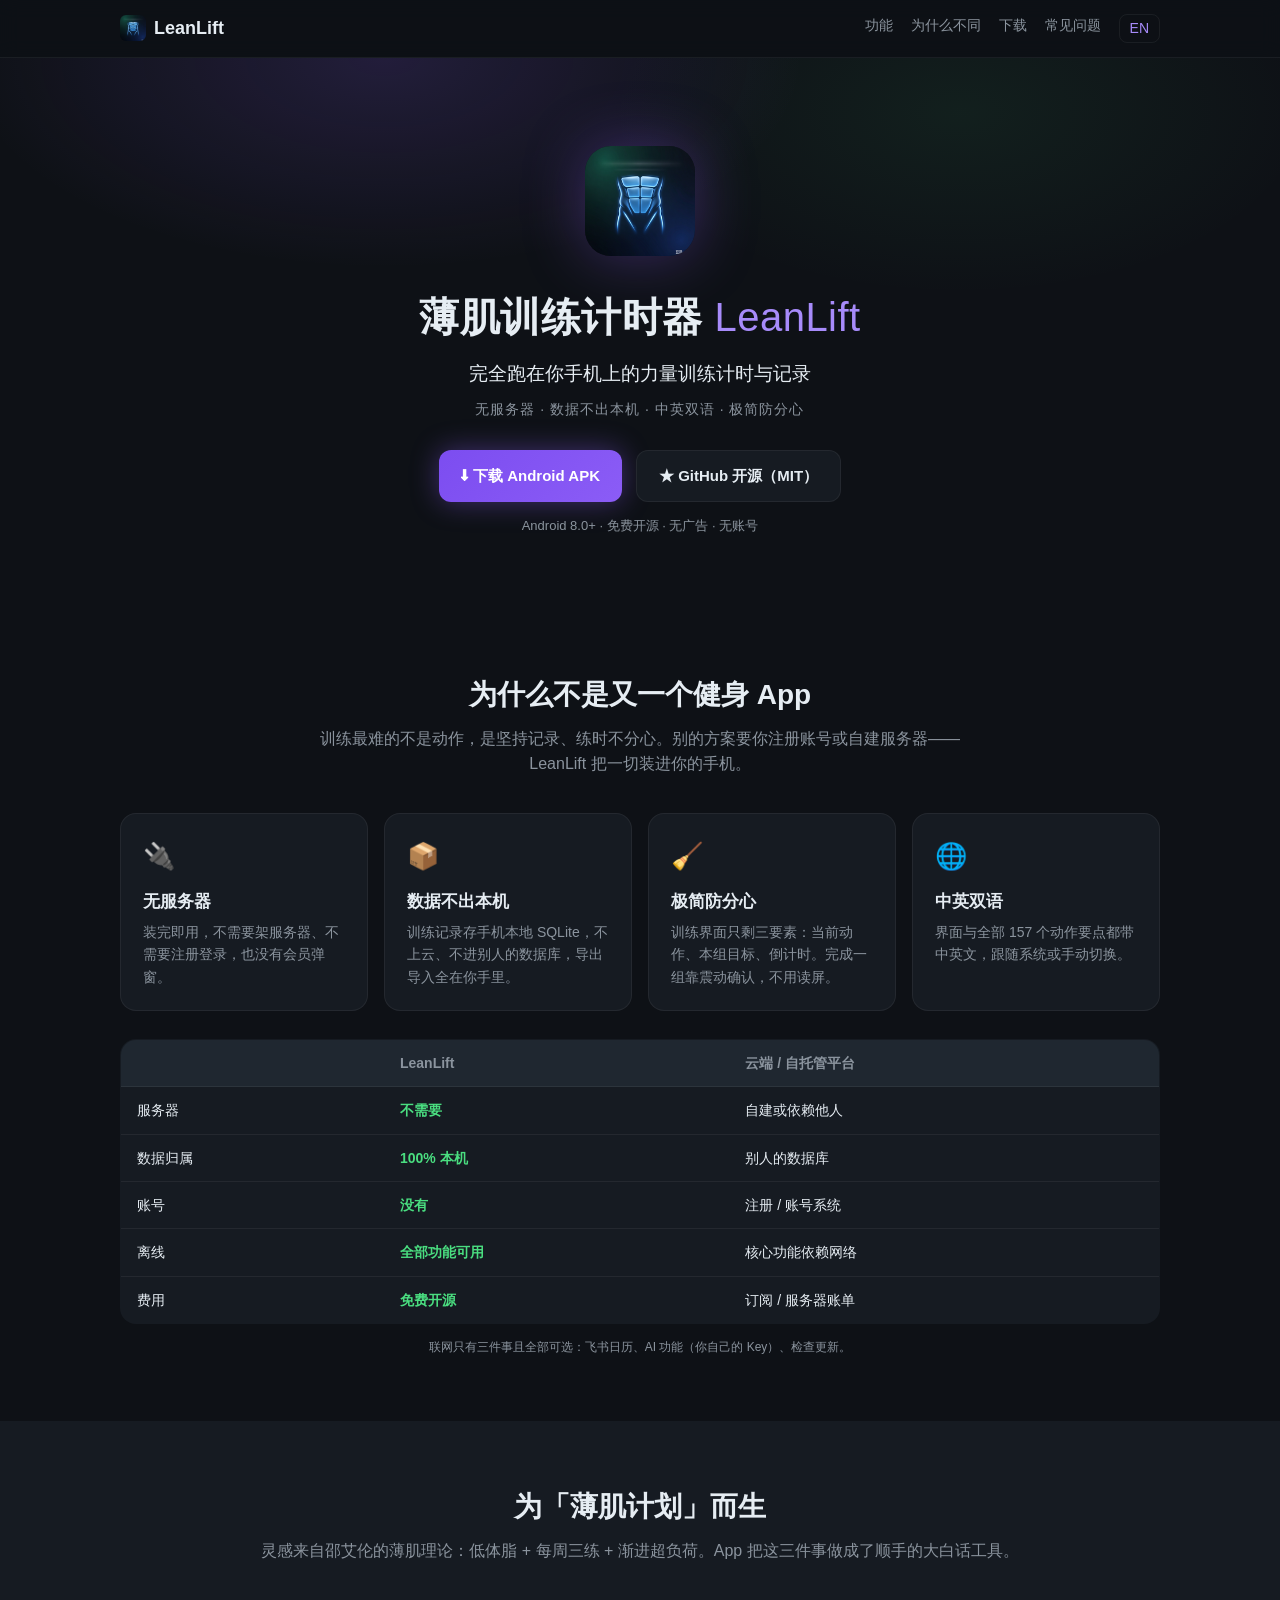
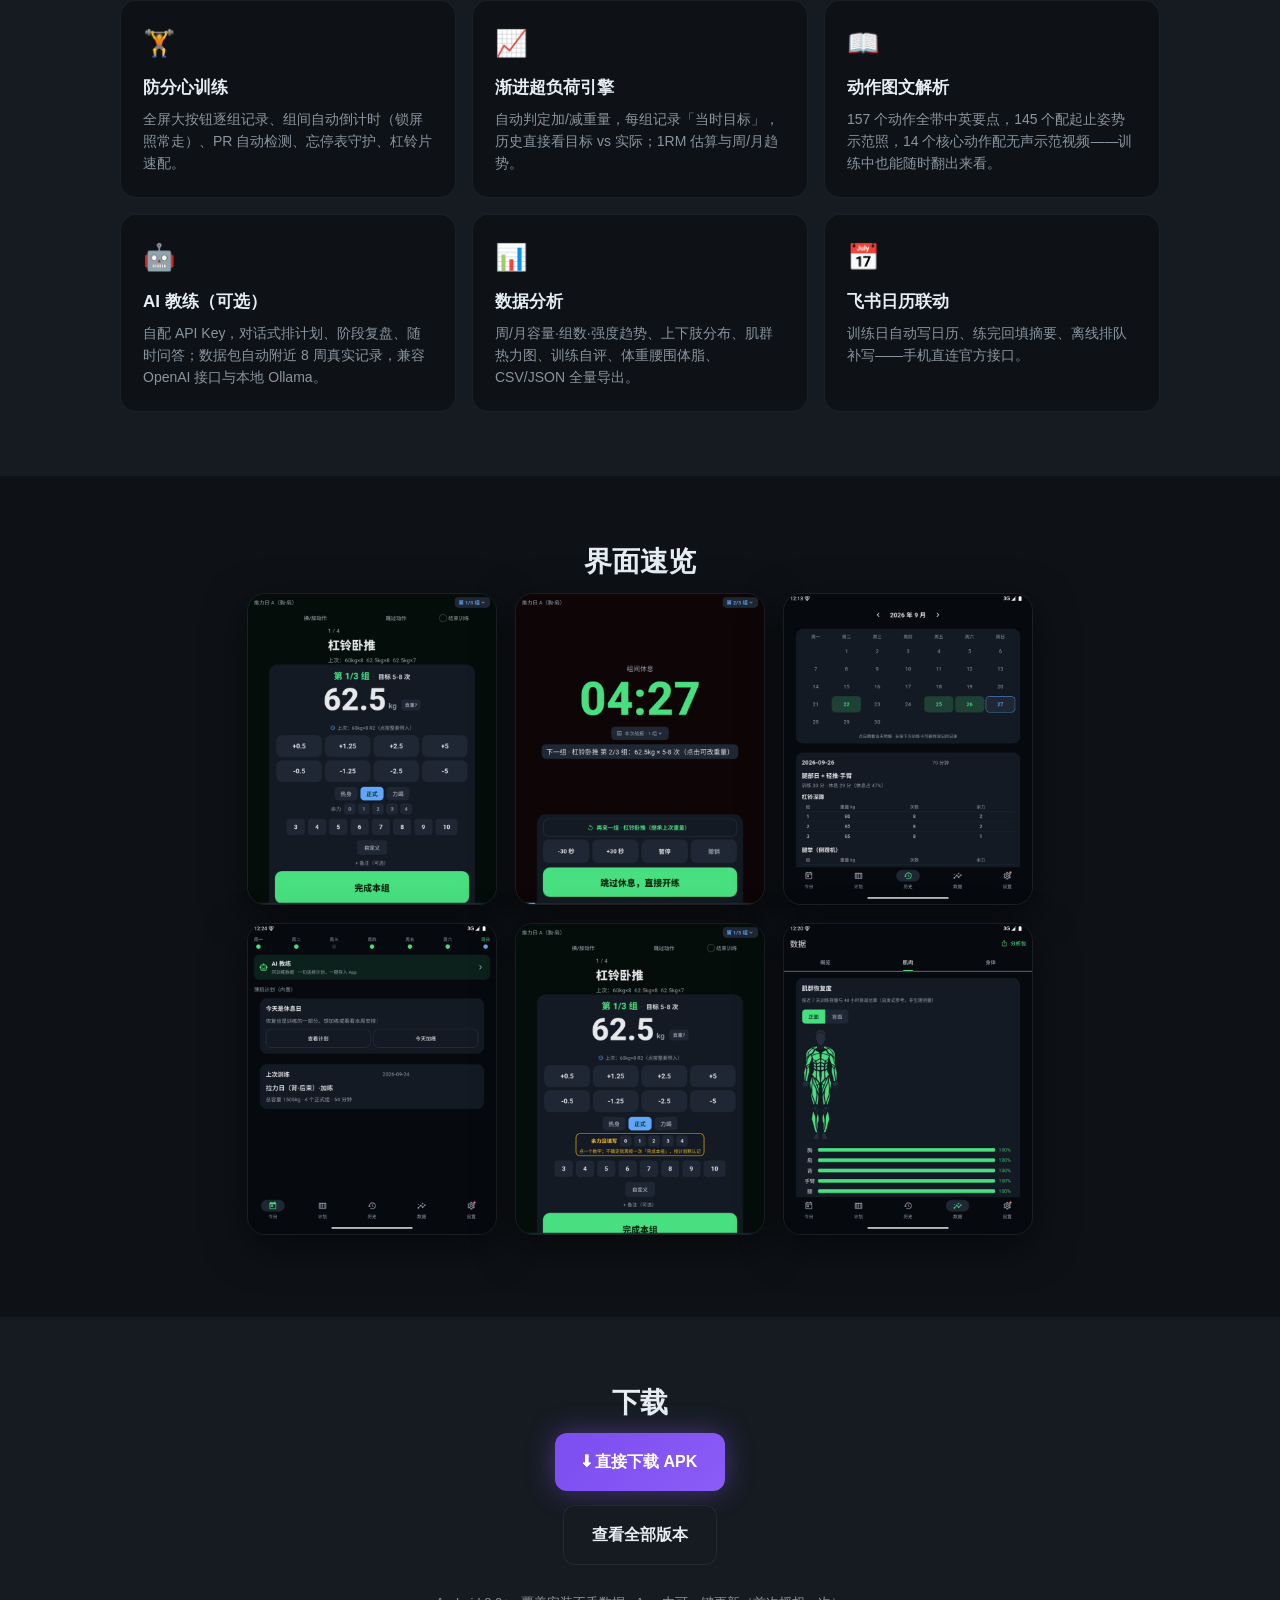
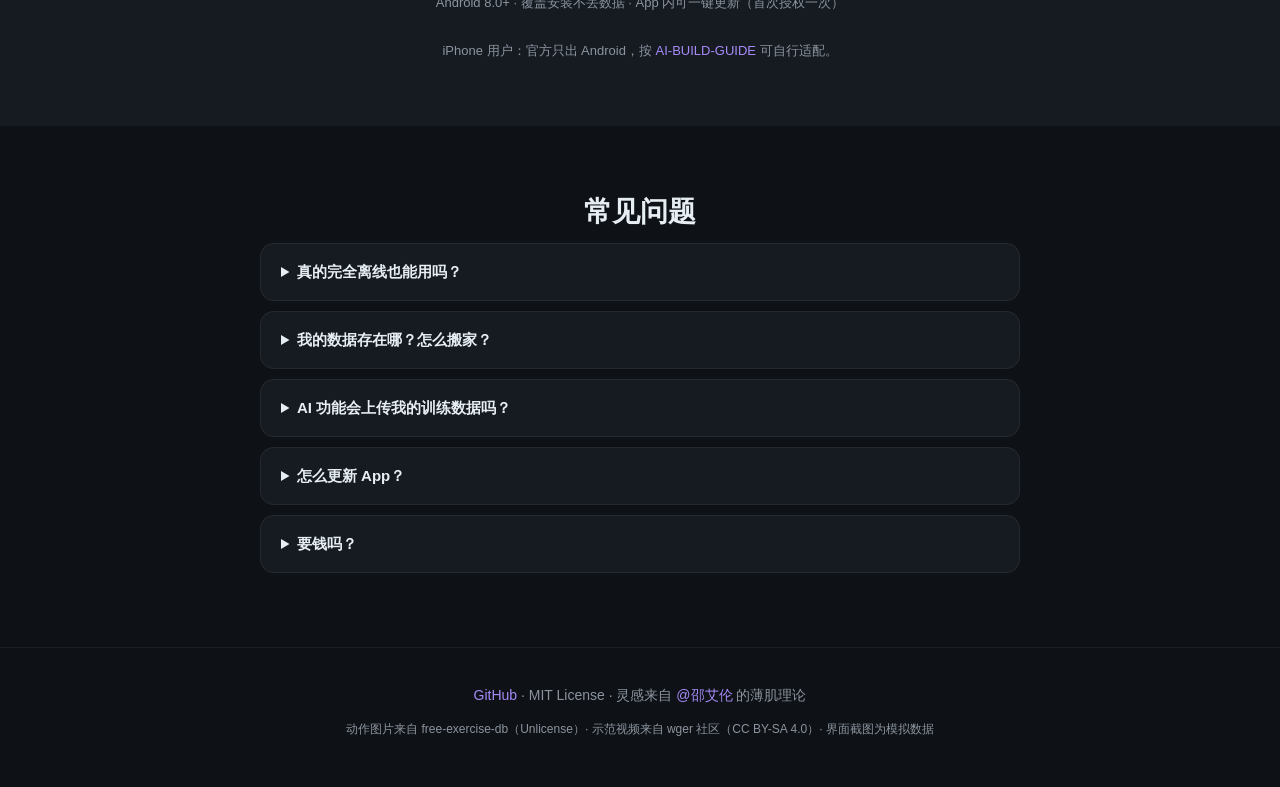
==== index.html @ 1f30006f "LeanLift 官网 v1：暗色双语静态站" ====
<!DOCTYPE html>
<html lang="zh-CN">
<head>
<meta charset="UTF-8">
<meta name="viewport" content="width=device-width, initial-scale=1.0">
<title>LeanLift · 薄肌训练计时器 — 完全跑在你手机上的力量训练记录</title>
<meta name="description" content="无服务器、数据不出本机、中英双语、极简防分心的开源力量训练计时与记录工具。">
<link rel="icon" href="assets/icon.png">
<link rel="stylesheet" href="styles.css">
</head>
<body>

<nav class="nav">
  <div class="nav-inner">
    <a class="brand" href="#"><img src="assets/icon.png" alt=""> LeanLift</a>
    <div class="nav-links">
      <a href="#features">功能</a>
      <a href="#why">为什么不同</a>
      <a href="#download">下载</a>
      <a href="#faq">常见问题</a>
      <a class="lang" href="en.html">EN</a>
    </div>
  </div>
</nav>

<header class="hero">
  <div class="hero-inner">
    <img class="hero-logo" src="assets/icon.png" alt="LeanLift">
    <h1>薄肌训练计时器 <span class="en-name">LeanLift</span></h1>
    <p class="tagline">完全跑在你手机上的力量训练计时与记录</p>
    <p class="pillars">无服务器 · 数据不出本机 · 中英双语 · 极简防分心</p>
    <div class="hero-actions">
      <a class="btn primary" id="download-btn" href="https://github.com/kelinpan0524-cell/leanlift/releases/latest">
        ⬇ 下载 Android APK <span class="ver" id="ver">v?</span>
      </a>
      <a class="btn ghost" href="https://github.com/kelinpan0524-cell/leanlift">★ GitHub 开源（MIT）</a>
    </div>
    <p class="note">Android 8.0+ · 免费开源 · 无广告 · 无账号</p>
  </div>
</header>

<section id="why" class="section">
  <h2>为什么不是又一个健身 App</h2>
  <p class="section-sub">训练最难的不是动作，是坚持记录、练时不分心。别的方案要你注册账号或自建服务器——LeanLift 把一切装进你的手机。</p>
  <div class="grid four">
    <div class="card"><div class="emoji">🔌</div><h3>无服务器</h3><p>装完即用，不需要架服务器、不需要注册登录，也没有会员弹窗。</p></div>
    <div class="card"><div class="emoji">📦</div><h3>数据不出本机</h3><p>训练记录存手机本地 SQLite，不上云、不进别人的数据库，导出导入全在你手里。</p></div>
    <div class="card"><div class="emoji">🧹</div><h3>极简防分心</h3><p>训练界面只剩三要素：当前动作、本组目标、倒计时。完成一组靠震动确认，不用读屏。</p></div>
    <div class="card"><div class="emoji">🌐</div><h3>中英双语</h3><p>界面与全部 157 个动作要点都带中英文，跟随系统或手动切换。</p></div>
  </div>
  <table class="compare">
    <thead><tr><th></th><th class="hl">LeanLift</th><th>云端 / 自托管平台</th></tr></thead>
    <tbody>
      <tr><td>服务器</td><td class="hl">不需要</td><td>自建或依赖他人</td></tr>
      <tr><td>数据归属</td><td class="hl">100% 本机</td><td>别人的数据库</td></tr>
      <tr><td>账号</td><td class="hl">没有</td><td>注册 / 账号系统</td></tr>
      <tr><td>离线</td><td class="hl">全部功能可用</td><td>核心功能依赖网络</td></tr>
      <tr><td>费用</td><td class="hl">免费开源</td><td>订阅 / 服务器账单</td></tr>
    </tbody>
  </table>
  <p class="fineprint">联网只有三件事且全部可选：飞书日历、AI 功能（你自己的 Key）、检查更新。</p>
</section>

<section id="features" class="section alt">
  <h2>为「薄肌计划」而生</h2>
  <p class="section-sub">灵感来自邵艾伦的薄肌理论：低体脂 + 每周三练 + 渐进超负荷。App 把这三件事做成了顺手的大白话工具。</p>
  <div class="grid three">
    <div class="card"><div class="emoji">🏋️</div><h3>防分心训练</h3><p>全屏大按钮逐组记录、组间自动倒计时（锁屏照常走）、PR 自动检测、忘停表守护、杠铃片速配。</p></div>
    <div class="card"><div class="emoji">📈</div><h3>渐进超负荷引擎</h3><p>自动判定加/减重量，每组记录「当时目标」，历史直接看目标 vs 实际；1RM 估算与周/月趋势。</p></div>
    <div class="card"><div class="emoji">📖</div><h3>动作图文解析</h3><p>157 个动作全带中英要点，145 个配起止姿势示范照，14 个核心动作配无声示范视频——训练中也能随时翻出来看。</p></div>
    <div class="card"><div class="emoji">🤖</div><h3>AI 教练（可选）</h3><p>自配 API Key，对话式排计划、阶段复盘、随时问答；数据包自动附近 8 周真实记录，兼容 OpenAI 接口与本地 Ollama。</p></div>
    <div class="card"><div class="emoji">📊</div><h3>数据分析</h3><p>周/月容量·组数·强度趋势、上下肢分布、肌群热力图、训练自评、体重腰围体脂、CSV/JSON 全量导出。</p></div>
    <div class="card"><div class="emoji">📅</div><h3>飞书日历联动</h3><p>训练日自动写日历、练完回填摘要、离线排队补写——手机直连官方接口。</p></div>
  </div>
</section>

<section class="section shots">
  <h2>界面速览</h2>
  <div class="shot-row">
    <img src="assets/s2_lift.png" alt="训练中">
    <img src="assets/s3_rest.png" alt="组间休息">
    <img src="assets/s4_history.png" alt="历史记录">
  </div>
  <div class="shot-row">
    <img src="assets/s1_home.png" alt="今日">
    <img src="assets/s5_rir.png" alt="余力提醒">
    <img src="assets/s6_heatmap.png" alt="肌群热力图">
  </div>
</section>

<section id="download" class="section alt download">
  <h2>下载</h2>
  <div class="dl-box">
    <a class="btn primary big" href="https://github.com/kelinpan0524-cell/leanlift/releases/latest/download/app-release.apk">⬇ 直接下载 APK</a>
    <a class="btn ghost big" href="https://github.com/kelinpan0524-cell/leanlift/releases">查看全部版本</a>
    <p class="note">Android 8.0+ · 覆盖安装不丢数据 · App 内可一键更新（首次授权一次）</p>
    <p class="note">iPhone 用户：官方只出 Android，按 <a href="https://github.com/kelinpan0524-cell/leanlift/blob/main/AI-BUILD-GUIDE.md">AI-BUILD-GUIDE</a> 可自行适配。</p>
  </div>
</section>

<section id="faq" class="section">
  <h2>常见问题</h2>
  <div class="faq">
    <details><summary>真的完全离线也能用吗？</summary><p>是。训练、记录、统计、计划全部本地运行。联网的三件事（飞书日历、AI、检查更新）都不配也能正常用。</p></details>
    <details><summary>我的数据存在哪？怎么搬家？</summary><p>手机本地 SQLite。设置里有 JSON 全量导出/一键恢复，CSV 也能导。换手机拷一份存档即可。</p></details>
    <details><summary>AI 功能会上传我的训练数据吗？</summary><p>只有你主动用 AI 功能时，把需要的内容（如近 8 周记录摘要）直接发给你配置的服务商。Key 存本机，无中转服务器。</p></details>
    <details><summary>怎么更新 App？</summary><p>App 内「设置 → 应用更新」一键升级；或从本页下载最新 APK 覆盖安装，数据不丢。</p></details>
    <details><summary>要钱吗？</summary><p>不要。MIT 开源，无广告无内购无统计。</p></details>
  </div>
</section>

<footer class="footer">
  <p><a href="https://github.com/kelinpan0524-cell/leanlift">GitHub</a> · MIT License · 灵感来自 <a href="https://x.com/AlanShao111">@邵艾伦</a> 的薄肌理论</p>
  <p class="fineprint">动作图片来自 free-exercise-db（Unlicense）· 示范视频来自 wger 社区（CC BY-SA 4.0）· 界面截图为模拟数据</p>
</footer>

<script src="site.js"></script>
</body>
</html>
---- styles.css ----
:root {
  --bg: #0E1116;
  --card: #161B22;
  --card-hi: #1F2730;
  --border: rgba(255, 255, 255, 0.06);
  --text: #E6EDF3;
  --dim: #8B949E;
  --violet: #8B5CF6;
  --violet-soft: #A78BFA;
  --green: #4ADE80;
  --amber: #FBBF24;
}
* { box-sizing: border-box; margin: 0; padding: 0; }
html { scroll-behavior: smooth; }
body {
  background: var(--bg);
  color: var(--text);
  font-family: -apple-system, BlinkMacSystemFont, "Segoe UI", "PingFang SC",
    "Hiragino Sans GB", "Microsoft YaHei", sans-serif;
  line-height: 1.6;
}
a { color: var(--violet-soft); text-decoration: none; }
a:hover { text-decoration: underline; }

/* nav */
.nav { position: sticky; top: 0; z-index: 10; background: rgba(14,17,22,.85); backdrop-filter: blur(10px); border-bottom: 1px solid var(--border); }
.nav-inner { max-width: 1080px; margin: 0 auto; padding: 14px 20px; display: flex; justify-content: space-between; align-items: center; }
.brand { display: flex; align-items: center; gap: 8px; font-weight: 800; font-size: 18px; color: var(--text); }
.brand img { width: 26px; height: 26px; border-radius: 6px; }
.nav-links { display: flex; gap: 18px; font-size: 14px; }
.nav-links a { color: var(--dim); }
.nav-links a:hover { color: var(--text); text-decoration: none; }
.nav-links .lang { color: var(--violet-soft); border: 1px solid var(--border); border-radius: 8px; padding: 2px 10px; }

/* hero */
.hero { text-align: center; padding: 88px 20px 72px;
  background:
    radial-gradient(600px 300px at 30% 0%, rgba(139,92,246,.16), transparent 70%),
    radial-gradient(500px 260px at 75% 10%, rgba(74,222,128,.07), transparent 70%);
}
.hero-logo { width: 110px; height: 110px; border-radius: 26px; box-shadow: 0 0 60px rgba(139,92,246,.35); margin-bottom: 22px; }
.hero h1 { font-size: 40px; letter-spacing: .5px; }
.en-name { color: var(--violet-soft); font-weight: 300; }
.tagline { color: var(--text); font-size: 19px; margin-top: 10px; }
.pillars { color: var(--dim); margin-top: 8px; font-size: 14px; letter-spacing: 1px; }
.hero-actions { margin-top: 30px; display: flex; gap: 14px; justify-content: center; flex-wrap: wrap; }
.note { color: var(--dim); font-size: 13px; margin-top: 14px; }

/* buttons */
.btn { display: inline-flex; align-items: center; gap: 8px; border-radius: 12px; padding: 13px 22px; font-size: 15px; font-weight: 700; transition: transform .12s ease, box-shadow .12s ease; }
.btn:hover { text-decoration: none; transform: translateY(-1px); }
.btn.primary { background: linear-gradient(135deg, #7C4DF0, #8B5CF6); color: #fff; box-shadow: 0 0 28px rgba(139,92,246,.4); }
.btn.ghost { border: 1px solid var(--border); color: var(--text); background: var(--card); }
.btn.big { padding: 16px 28px; font-size: 16px; }
.ver { background: rgba(255,255,255,.18); border-radius: 8px; padding: 1px 8px; font-size: 12px; font-weight: 600; }

/* sections */
.section { max-width: 1080px; margin: 0 auto; padding: 64px 20px; }
.section.alt { background: var(--card); max-width: none; }
.section.alt > * { max-width: 1040px; margin-left: auto; margin-right: auto; }
.section h2 { font-size: 28px; text-align: center; margin-bottom: 8px; }
.section-sub { color: var(--dim); text-align: center; max-width: 640px; margin: 0 auto 36px; }

/* grids & cards */
.grid { display: grid; gap: 16px; }
.grid.four { grid-template-columns: repeat(auto-fit, minmax(220px, 1fr)); }
.grid.three { grid-template-columns: repeat(auto-fit, minmax(280px, 1fr)); }
.card { background: var(--card); border: 1px solid var(--border); border-radius: 16px; padding: 22px; }
.section.alt .card { background: var(--bg); }
.card .emoji { font-size: 26px; margin-bottom: 10px; }
.card h3 { font-size: 17px; margin-bottom: 6px; }
.card p { color: var(--dim); font-size: 14px; }

/* compare table */
.compare { width: 100%; border-collapse: collapse; margin-top: 28px; background: var(--card); border-radius: 16px; overflow: hidden; border: 1px solid var(--border); font-size: 14px; }
.compare th, .compare td { padding: 12px 16px; text-align: left; border-bottom: 1px solid var(--border); }
.compare th { color: var(--dim); font-weight: 600; background: var(--card-hi); }
.compare td.hl { color: var(--green); font-weight: 700; }
.compare tr:last-child td { border-bottom: none; }
.fineprint { color: var(--dim); font-size: 12px; text-align: center; margin-top: 14px; }

/* screenshots */
.shots { text-align: center; }
.shot-row { display: flex; gap: 18px; justify-content: center; flex-wrap: wrap; margin-bottom: 18px; }
.shot-row img { width: 250px; border-radius: 18px; border: 1px solid var(--border); box-shadow: 0 12px 40px rgba(0,0,0,.5); }

/* download */
.download { text-align: center; }
.dl-box { display: flex; flex-direction: column; align-items: center; gap: 14px; }

/* faq */
.faq { max-width: 760px; margin: 0 auto; }
.faq details { background: var(--card); border: 1px solid var(--border); border-radius: 14px; margin-bottom: 10px; padding: 16px 20px; }
.faq summary { cursor: pointer; font-weight: 600; font-size: 15px; }
.faq p { color: var(--dim); font-size: 14px; margin-top: 8px; }

/* footer */
.footer { border-top: 1px solid var(--border); text-align: center; padding: 36px 20px 48px; color: var(--dim); font-size: 14px; }

@media (max-width: 640px) {
  .hero h1 { font-size: 30px; }
  .nav-links a:not(.lang) { display: none; }
}
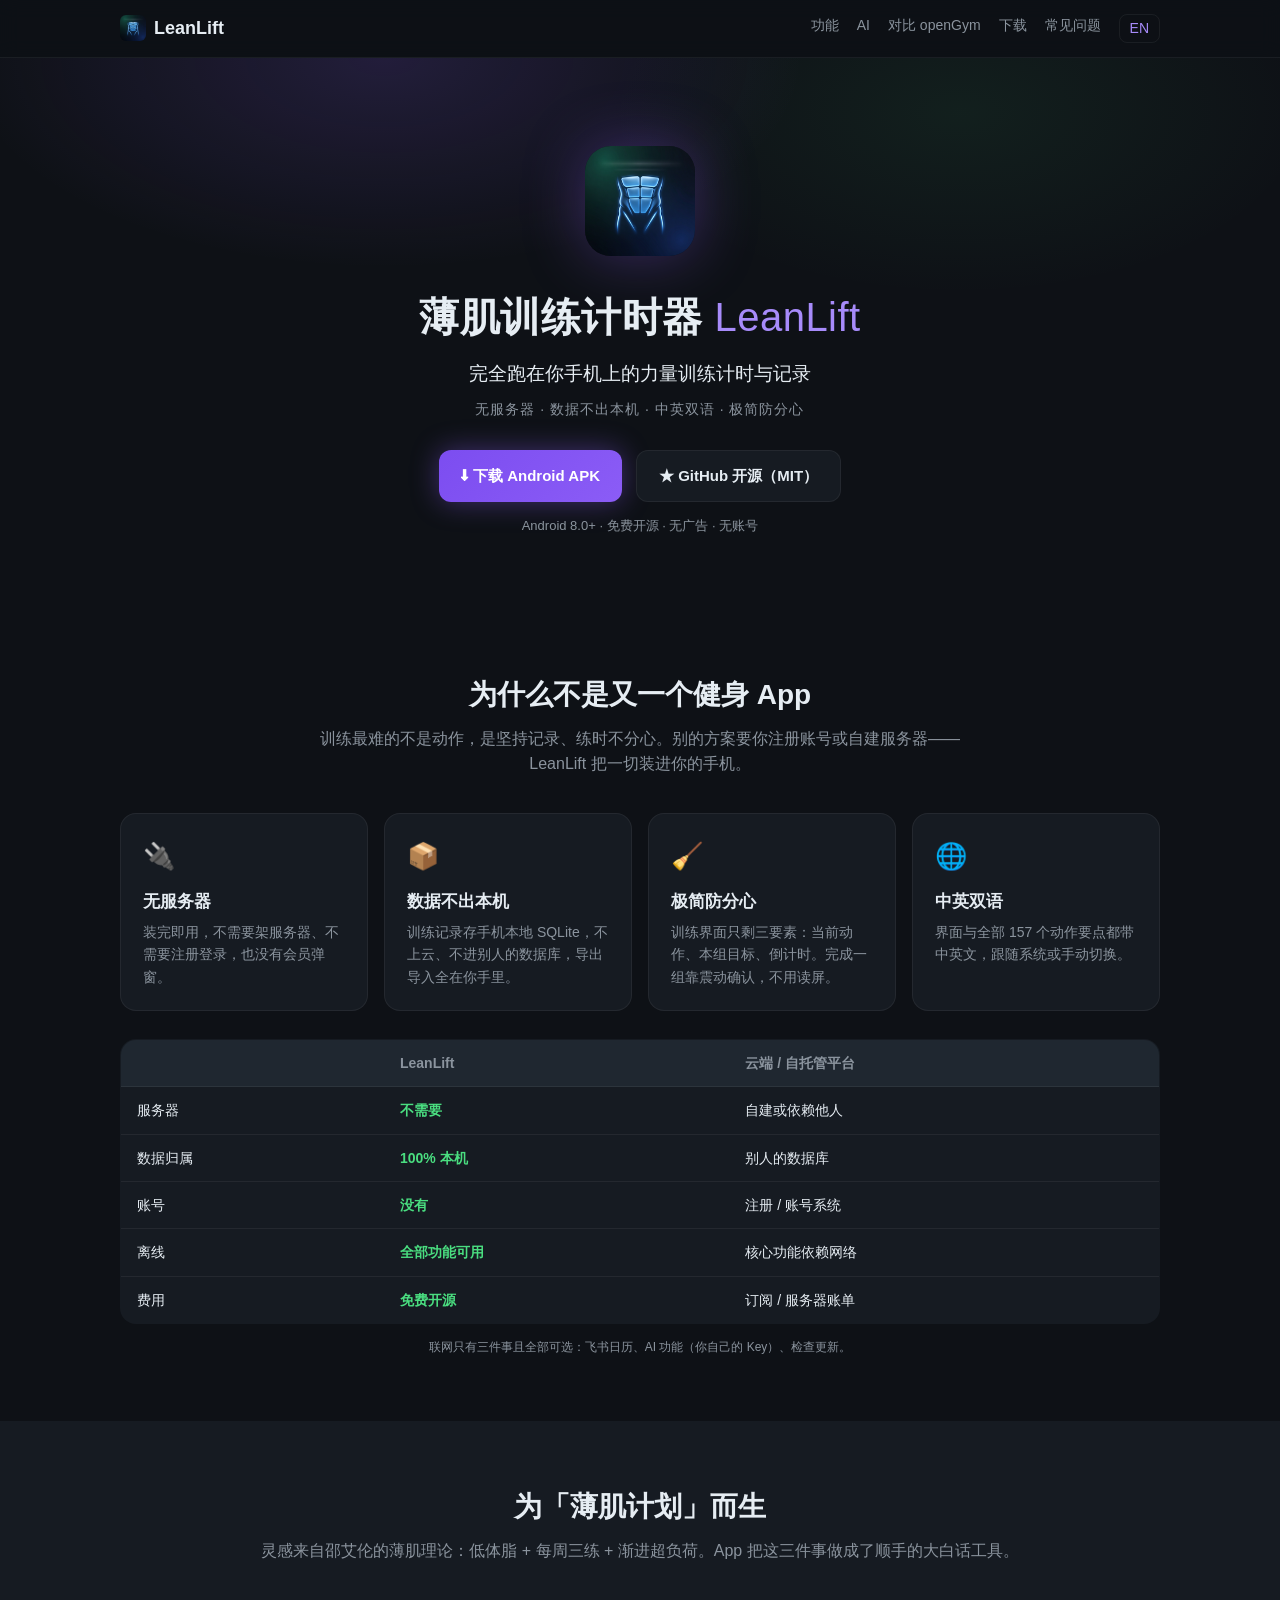
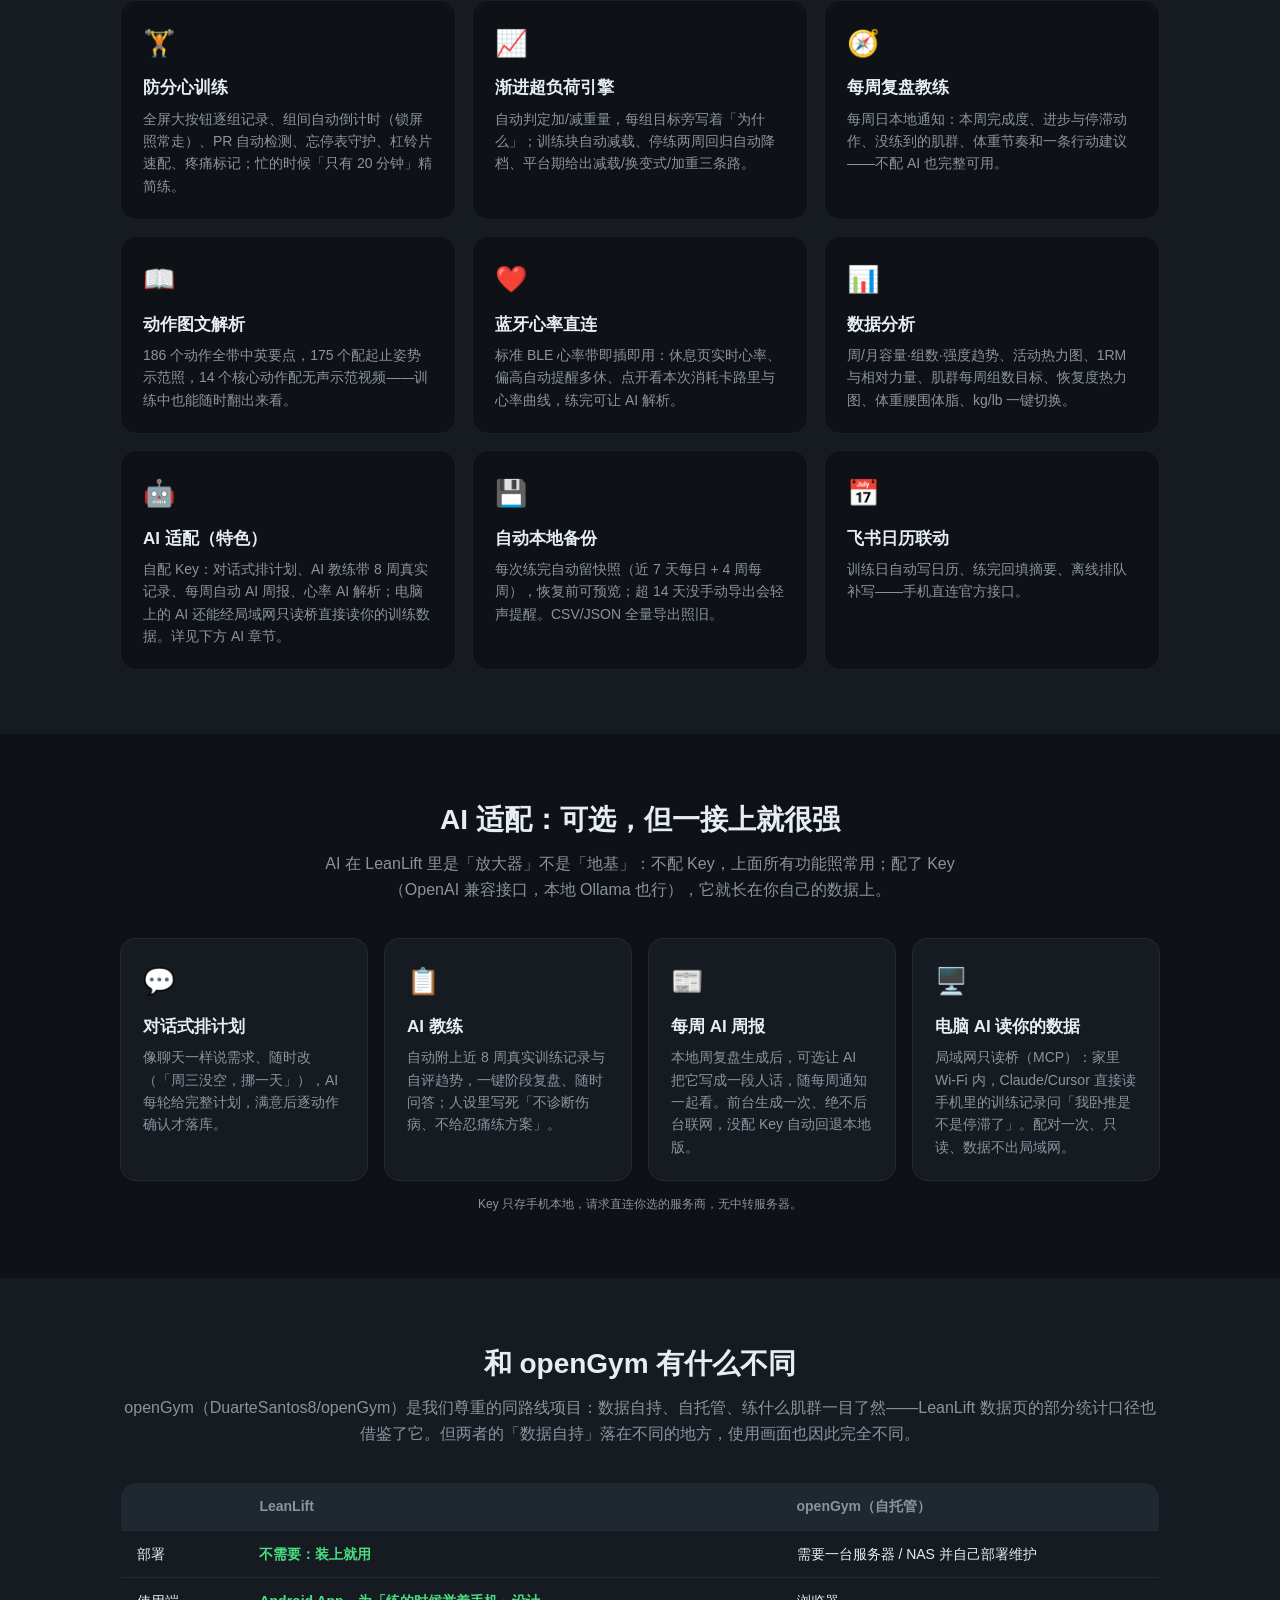
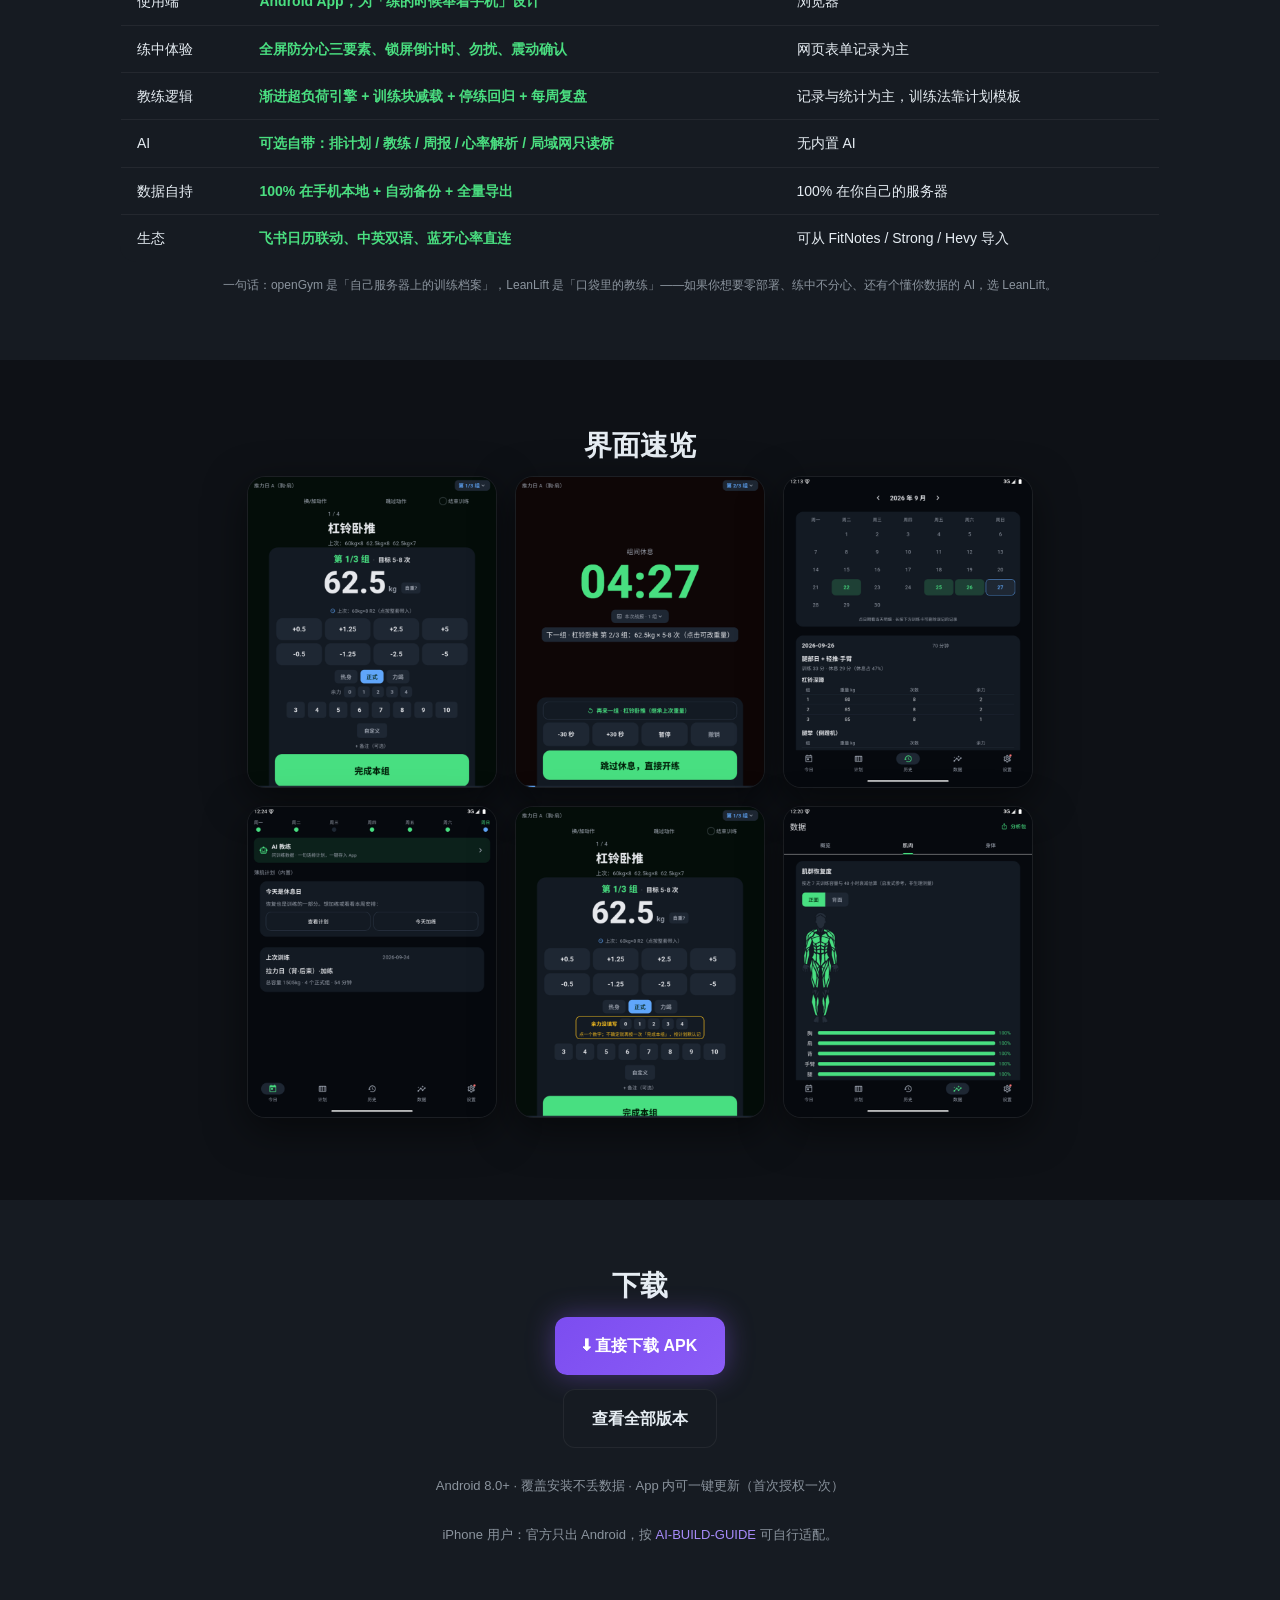
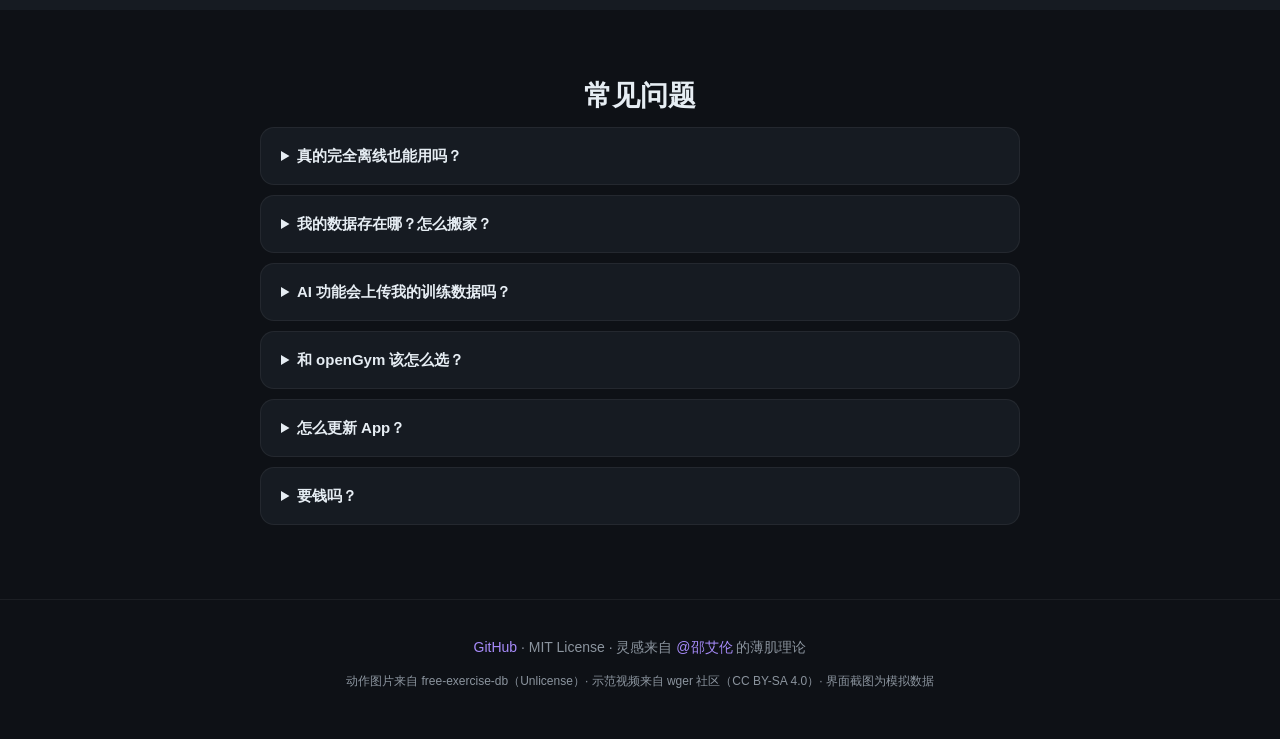
==== commit 7f918d0d: "v2.0 内容：AI 章节、openGym 对比、186 动作与全部新特性；FAQ 更新" ====
--- a/index.html
+++ b/index.html
@@ -15,7 +15,8 @@
     <a class="brand" href="#"><img src="assets/icon.png" alt=""> LeanLift</a>
     <div class="nav-links">
       <a href="#features">功能</a>
-      <a href="#why">为什么不同</a>
+      <a href="#ai">AI</a>
+      <a href="#vs-opengym">对比 openGym</a>
       <a href="#download">下载</a>
       <a href="#faq">常见问题</a>
       <a class="lang" href="en.html">EN</a>
@@ -65,13 +66,46 @@
   <h2>为「薄肌计划」而生</h2>
   <p class="section-sub">灵感来自邵艾伦的薄肌理论：低体脂 + 每周三练 + 渐进超负荷。App 把这三件事做成了顺手的大白话工具。</p>
   <div class="grid three">
-    <div class="card"><div class="emoji">🏋️</div><h3>防分心训练</h3><p>全屏大按钮逐组记录、组间自动倒计时（锁屏照常走）、PR 自动检测、忘停表守护、杠铃片速配。</p></div>
-    <div class="card"><div class="emoji">📈</div><h3>渐进超负荷引擎</h3><p>自动判定加/减重量，每组记录「当时目标」，历史直接看目标 vs 实际；1RM 估算与周/月趋势。</p></div>
-    <div class="card"><div class="emoji">📖</div><h3>动作图文解析</h3><p>157 个动作全带中英要点，145 个配起止姿势示范照，14 个核心动作配无声示范视频——训练中也能随时翻出来看。</p></div>
-    <div class="card"><div class="emoji">🤖</div><h3>AI 教练（可选）</h3><p>自配 API Key，对话式排计划、阶段复盘、随时问答；数据包自动附近 8 周真实记录，兼容 OpenAI 接口与本地 Ollama。</p></div>
-    <div class="card"><div class="emoji">📊</div><h3>数据分析</h3><p>周/月容量·组数·强度趋势、上下肢分布、肌群热力图、训练自评、体重腰围体脂、CSV/JSON 全量导出。</p></div>
+    <div class="card"><div class="emoji">🏋️</div><h3>防分心训练</h3><p>全屏大按钮逐组记录、组间自动倒计时（锁屏照常走）、PR 自动检测、忘停表守护、杠铃片速配、疼痛标记；忙的时候「只有 20 分钟」精简练。</p></div>
+    <div class="card"><div class="emoji">📈</div><h3>渐进超负荷引擎</h3><p>自动判定加/减重量，每组目标旁写着「为什么」；训练块自动减载、停练两周回归自动降档、平台期给出减载/换变式/加重三条路。</p></div>
+    <div class="card"><div class="emoji">🧭</div><h3>每周复盘教练</h3><p>每周日本地通知：本周完成度、进步与停滞动作、没练到的肌群、体重节奏和一条行动建议——不配 AI 也完整可用。</p></div>
+    <div class="card"><div class="emoji">📖</div><h3>动作图文解析</h3><p>186 个动作全带中英要点，175 个配起止姿势示范照，14 个核心动作配无声示范视频——训练中也能随时翻出来看。</p></div>
+    <div class="card"><div class="emoji">❤️</div><h3>蓝牙心率直连</h3><p>标准 BLE 心率带即插即用：休息页实时心率、偏高自动提醒多休、点开看本次消耗卡路里与心率曲线，练完可让 AI 解析。</p></div>
+    <div class="card"><div class="emoji">📊</div><h3>数据分析</h3><p>周/月容量·组数·强度趋势、活动热力图、1RM 与相对力量、肌群每周组数目标、恢复度热力图、体重腰围体脂、kg/lb 一键切换。</p></div>
+    <div class="card"><div class="emoji">🤖</div><h3>AI 适配（特色）</h3><p>自配 Key：对话式排计划、AI 教练带 8 周真实记录、每周自动 AI 周报、心率 AI 解析；电脑上的 AI 还能经局域网只读桥直接读你的训练数据。详见下方 AI 章节。</p></div>
+    <div class="card"><div class="emoji">💾</div><h3>自动本地备份</h3><p>每次练完自动留快照（近 7 天每日 + 4 周每周），恢复前可预览；超 14 天没手动导出会轻声提醒。CSV/JSON 全量导出照旧。</p></div>
     <div class="card"><div class="emoji">📅</div><h3>飞书日历联动</h3><p>训练日自动写日历、练完回填摘要、离线排队补写——手机直连官方接口。</p></div>
   </div>
+</section>
+
+<section id="ai" class="section">
+  <h2>AI 适配：可选，但一接上就很强</h2>
+  <p class="section-sub">AI 在 LeanLift 里是「放大器」不是「地基」：不配 Key，上面所有功能照常用；配了 Key（OpenAI 兼容接口，本地 Ollama 也行），它就长在你自己的数据上。</p>
+  <div class="grid four">
+    <div class="card"><div class="emoji">💬</div><h3>对话式排计划</h3><p>像聊天一样说需求、随时改（「周三没空，挪一天」），AI 每轮给完整计划，满意后逐动作确认才落库。</p></div>
+    <div class="card"><div class="emoji">📋</div><h3>AI 教练</h3><p>自动附上近 8 周真实训练记录与自评趋势，一键阶段复盘、随时问答；人设里写死「不诊断伤病、不给忍痛练方案」。</p></div>
+    <div class="card"><div class="emoji">📰</div><h3>每周 AI 周报</h3><p>本地周复盘生成后，可选让 AI 把它写成一段人话，随每周通知一起看。前台生成一次、绝不后台联网，没配 Key 自动回退本地版。</p></div>
+    <div class="card"><div class="emoji">🖥️</div><h3>电脑 AI 读你的数据</h3><p>局域网只读桥（MCP）：家里 Wi-Fi 内，Claude/Cursor 直接读手机里的训练记录问「我卧推是不是停滞了」。配对一次、只读、数据不出局域网。</p></div>
+  </div>
+  <p class="fineprint">Key 只存手机本地，请求直连你选的服务商，无中转服务器。</p>
+</section>
+
+<section id="vs-opengym" class="section alt">
+  <h2>和 openGym 有什么不同</h2>
+  <p class="section-sub">openGym（DuarteSantos8/openGym）是我们尊重的同路线项目：数据自持、自托管、练什么肌群一目了然——LeanLift 数据页的部分统计口径也借鉴了它。但两者的「数据自持」落在不同的地方，使用画面也因此完全不同。</p>
+  <table class="compare">
+    <thead><tr><th></th><th class="hl">LeanLift</th><th>openGym（自托管）</th></tr></thead>
+    <tbody>
+      <tr><td>部署</td><td class="hl">不需要：装上就用</td><td>需要一台服务器 / NAS 并自己部署维护</td></tr>
+      <tr><td>使用端</td><td class="hl">Android App，为「练的时候举着手机」设计</td><td>浏览器</td></tr>
+      <tr><td>练中体验</td><td class="hl">全屏防分心三要素、锁屏倒计时、勿扰、震动确认</td><td>网页表单记录为主</td></tr>
+      <tr><td>教练逻辑</td><td class="hl">渐进超负荷引擎 + 训练块减载 + 停练回归 + 每周复盘</td><td>记录与统计为主，训练法靠计划模板</td></tr>
+      <tr><td>AI</td><td class="hl">可选自带：排计划 / 教练 / 周报 / 心率解析 / 局域网只读桥</td><td>无内置 AI</td></tr>
+      <tr><td>数据自持</td><td class="hl">100% 在手机本地 + 自动备份 + 全量导出</td><td>100% 在你自己的服务器</td></tr>
+      <tr><td>生态</td><td class="hl">飞书日历联动、中英双语、蓝牙心率直连</td><td>可从 FitNotes / Strong / Hevy 导入</td></tr>
+    </tbody>
+  </table>
+  <p class="fineprint">一句话：openGym 是「自己服务器上的训练档案」，LeanLift 是「口袋里的教练」——如果你想要零部署、练中不分心、还有个懂你数据的 AI，选 LeanLift。</p>
 </section>
 
 <section class="section shots">
@@ -101,9 +135,10 @@
 <section id="faq" class="section">
   <h2>常见问题</h2>
   <div class="faq">
-    <details><summary>真的完全离线也能用吗？</summary><p>是。训练、记录、统计、计划全部本地运行。联网的三件事（飞书日历、AI、检查更新）都不配也能正常用。</p></details>
-    <details><summary>我的数据存在哪？怎么搬家？</summary><p>手机本地 SQLite。设置里有 JSON 全量导出/一键恢复，CSV 也能导。换手机拷一份存档即可。</p></details>
-    <details><summary>AI 功能会上传我的训练数据吗？</summary><p>只有你主动用 AI 功能时，把需要的内容（如近 8 周记录摘要）直接发给你配置的服务商。Key 存本机，无中转服务器。</p></details>
+    <details><summary>真的完全离线也能用吗？</summary><p>是。训练、记录、统计、计划、周复盘、自动备份全部本地运行。联网的三件事（飞书日历、AI、检查更新）都不配也能正常用。</p></details>
+    <details><summary>我的数据存在哪？怎么搬家？</summary><p>手机本地 SQLite。App 每次练完自动留快照（近 7 天 + 4 周），设置里还有 JSON 全量导出/一键恢复，CSV 也能导。换手机拷一份存档即可。</p></details>
+    <details><summary>AI 功能会上传我的训练数据吗？</summary><p>只有你主动用 AI 功能时，把需要的内容（如近 8 周记录摘要）直接发给你配置的服务商。Key 存本机，无中转服务器；每周 AI 周报默认关闭、打开后也只在前台生成一次。</p></details>
+    <details><summary>和 openGym 该怎么选？</summary><p>想零部署、练中防分心、要渐进超负荷引擎和可选 AI——选 LeanLift；已有 NAS/服务器、想在浏览器里管理训练档案、需要从 FitNotes/Strong/Hevy 迁移历史——openGym 也很好。</p></details>
     <details><summary>怎么更新 App？</summary><p>App 内「设置 → 应用更新」一键升级；或从本页下载最新 APK 覆盖安装，数据不丢。</p></details>
     <details><summary>要钱吗？</summary><p>不要。MIT 开源，无广告无内购无统计。</p></details>
   </div>
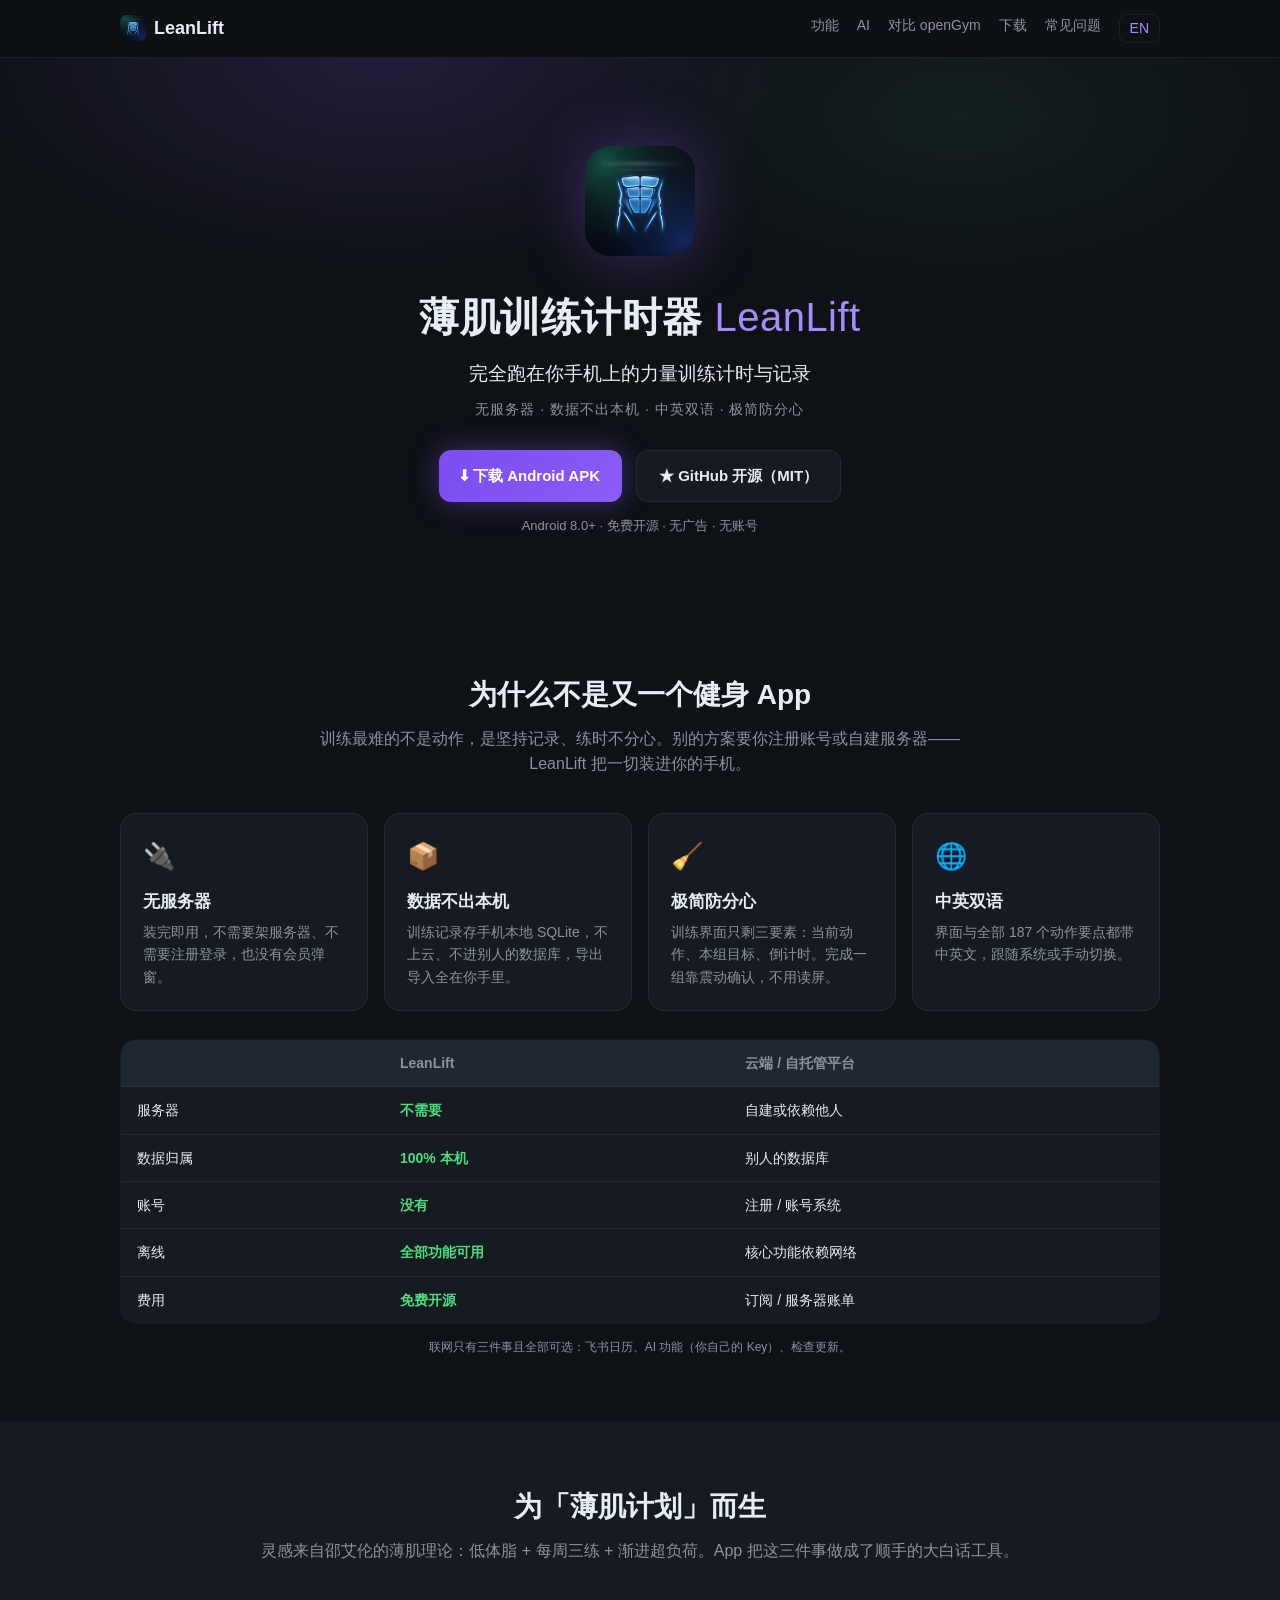
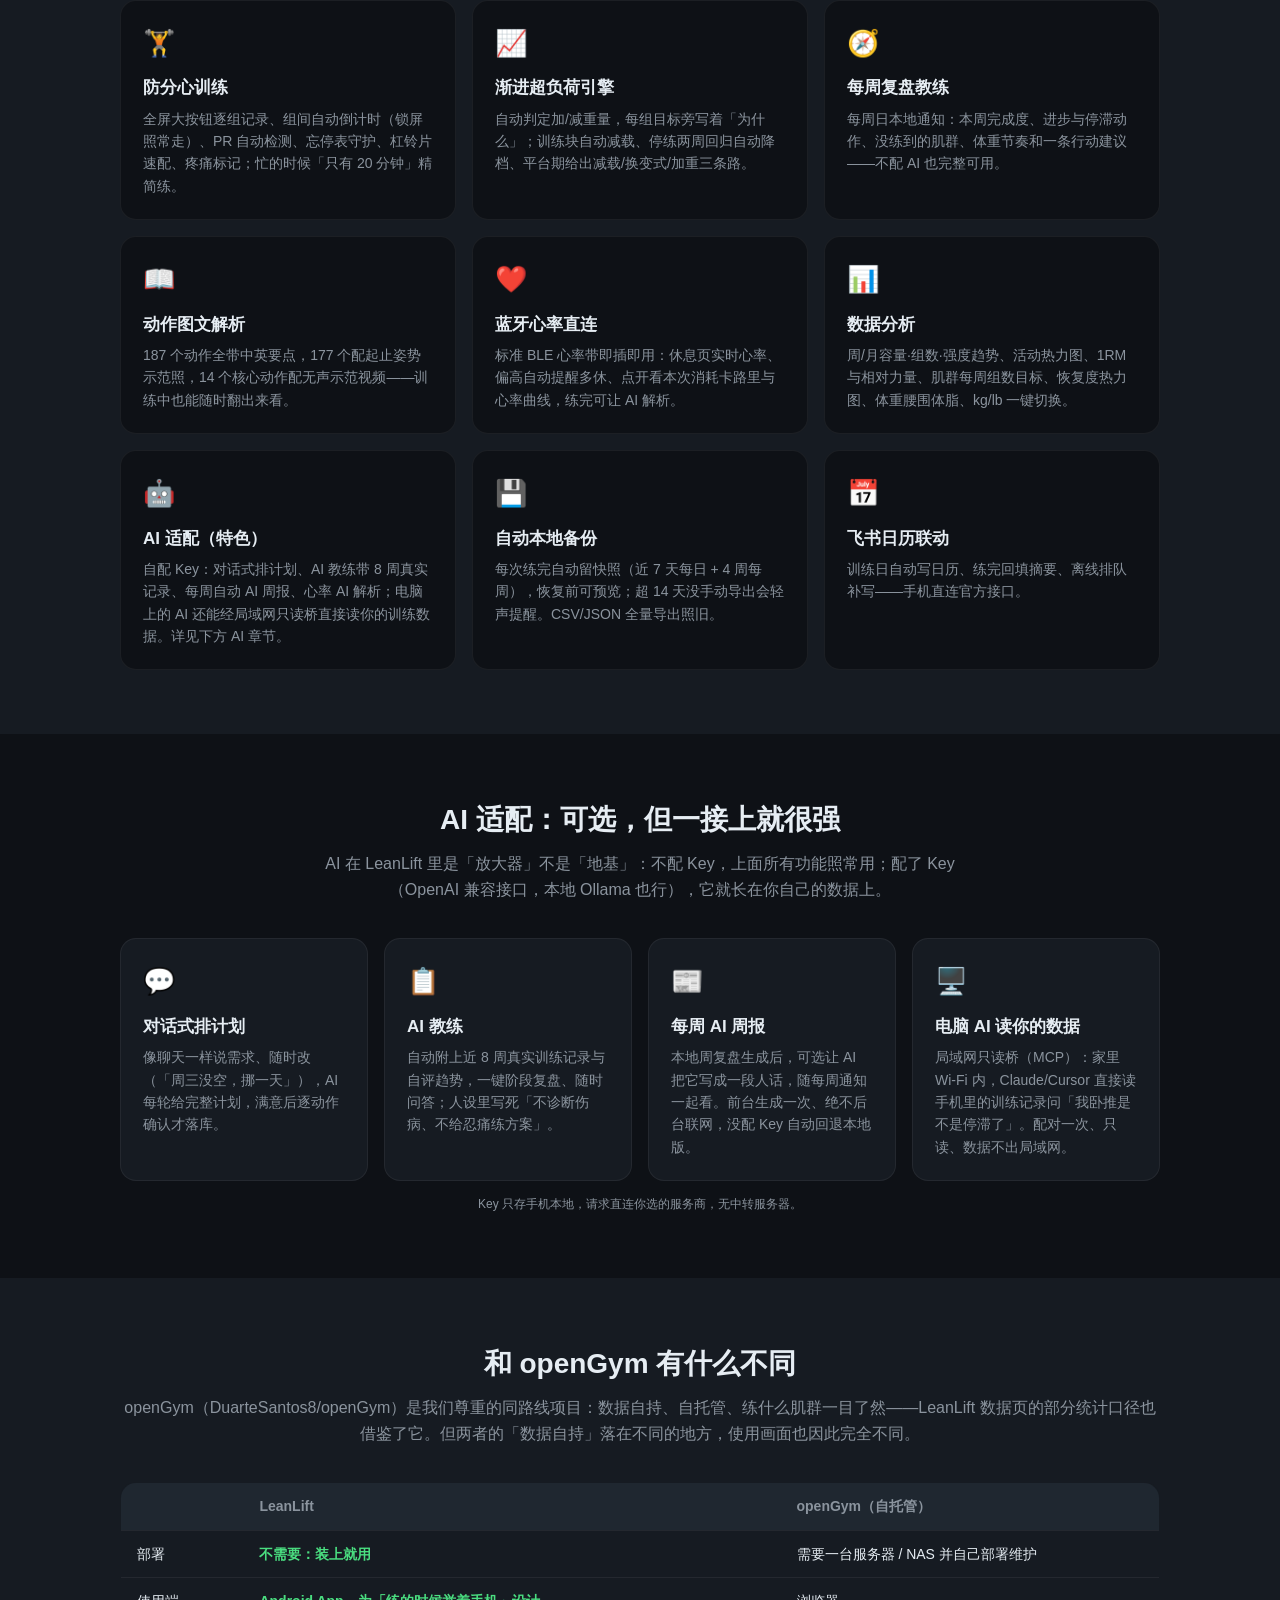
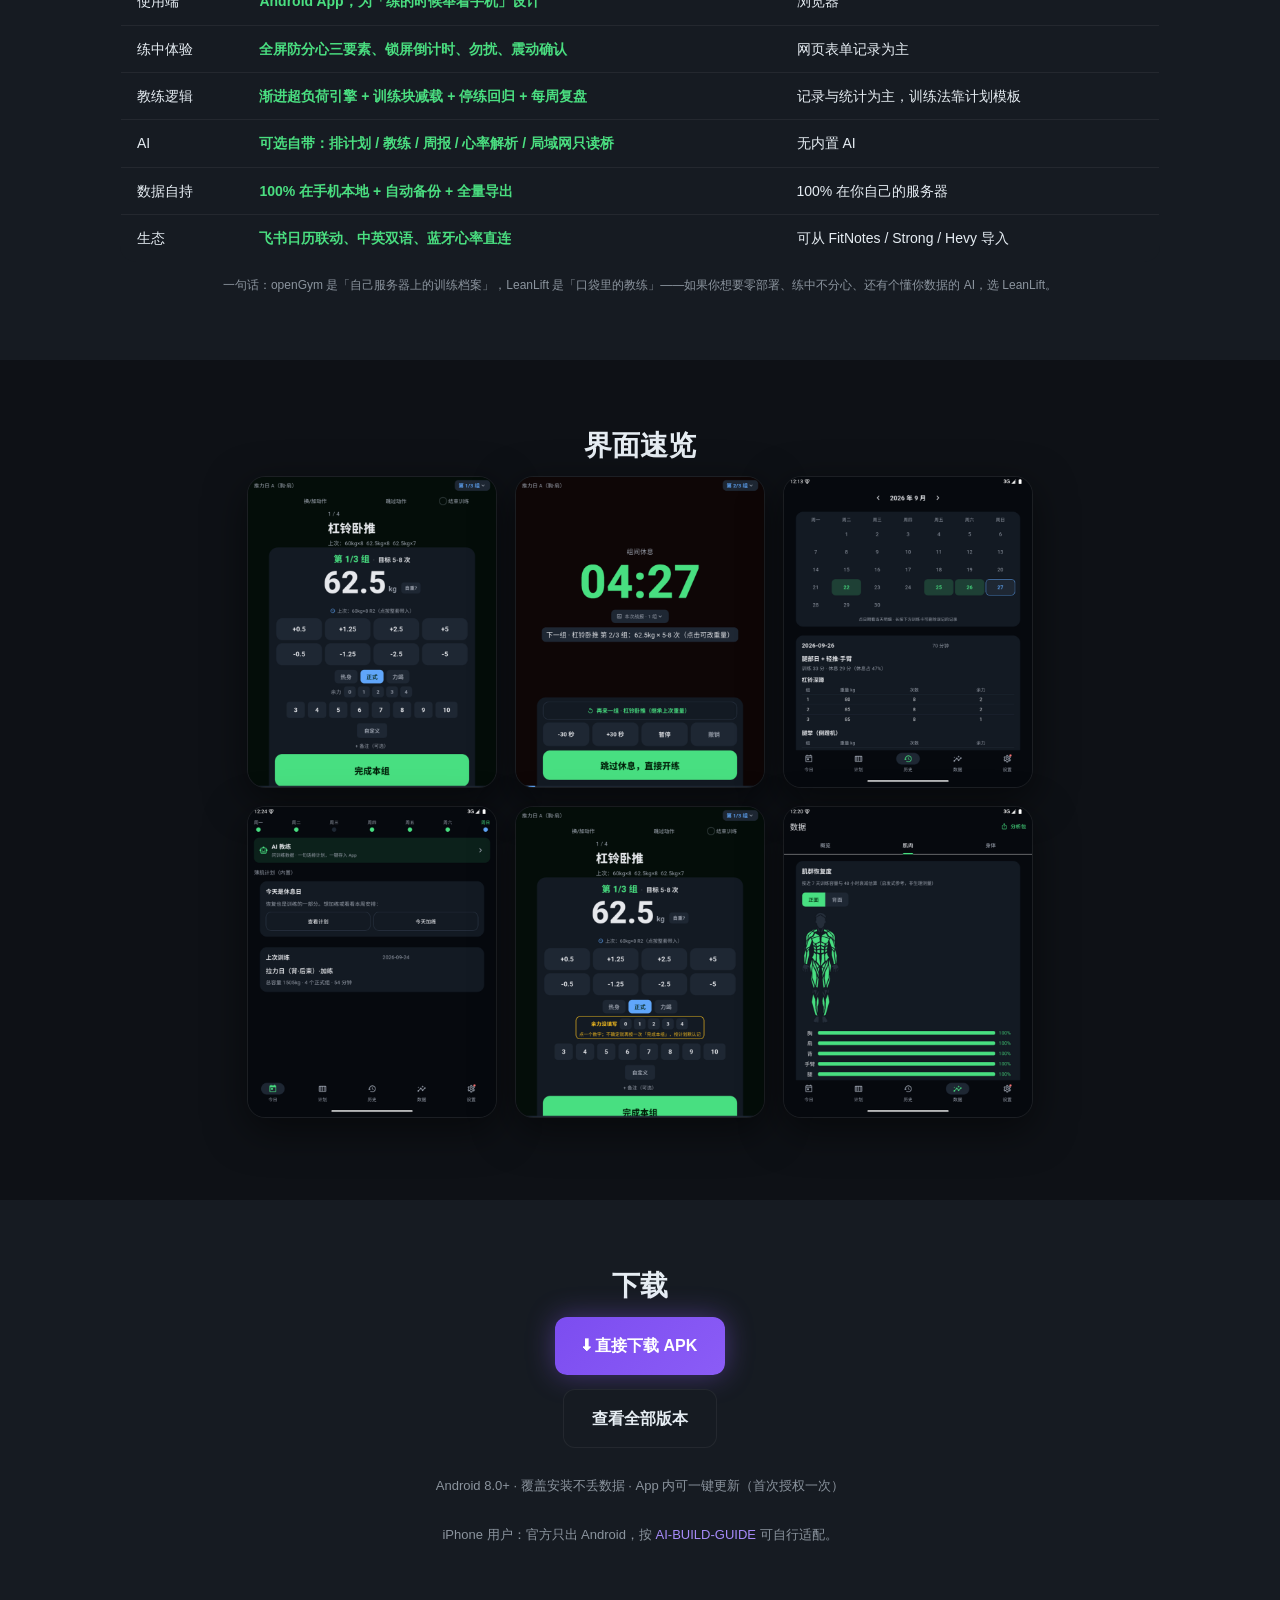
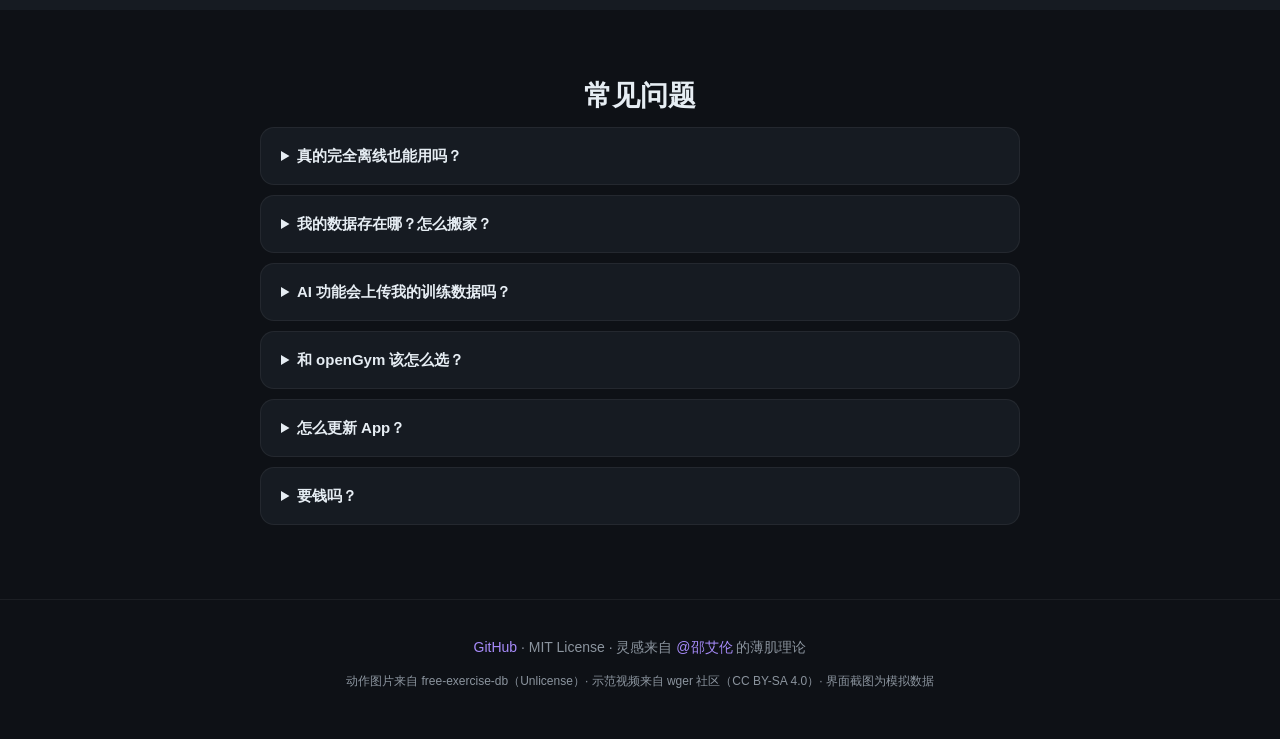
==== commit 1ac6d520: "[ZCode] 同步官网 187 动作与 177 实拍图数量，修复版本号徽标空态展示" ====
--- a/index.html
+++ b/index.html
@@ -32,7 +32,7 @@
     <p class="pillars">无服务器 · 数据不出本机 · 中英双语 · 极简防分心</p>
     <div class="hero-actions">
       <a class="btn primary" id="download-btn" href="https://github.com/kelinpan0524-cell/leanlift/releases/latest">
-        ⬇ 下载 Android APK <span class="ver" id="ver">v?</span>
+        ⬇ 下载 Android APK <span class="ver" id="ver" hidden></span>
       </a>
       <a class="btn ghost" href="https://github.com/kelinpan0524-cell/leanlift">★ GitHub 开源（MIT）</a>
     </div>
@@ -47,7 +47,7 @@
     <div class="card"><div class="emoji">🔌</div><h3>无服务器</h3><p>装完即用，不需要架服务器、不需要注册登录，也没有会员弹窗。</p></div>
     <div class="card"><div class="emoji">📦</div><h3>数据不出本机</h3><p>训练记录存手机本地 SQLite，不上云、不进别人的数据库，导出导入全在你手里。</p></div>
     <div class="card"><div class="emoji">🧹</div><h3>极简防分心</h3><p>训练界面只剩三要素：当前动作、本组目标、倒计时。完成一组靠震动确认，不用读屏。</p></div>
-    <div class="card"><div class="emoji">🌐</div><h3>中英双语</h3><p>界面与全部 157 个动作要点都带中英文，跟随系统或手动切换。</p></div>
+    <div class="card"><div class="emoji">🌐</div><h3>中英双语</h3><p>界面与全部 187 个动作要点都带中英文，跟随系统或手动切换。</p></div>
   </div>
   <table class="compare">
     <thead><tr><th></th><th class="hl">LeanLift</th><th>云端 / 自托管平台</th></tr></thead>
@@ -69,7 +69,7 @@
     <div class="card"><div class="emoji">🏋️</div><h3>防分心训练</h3><p>全屏大按钮逐组记录、组间自动倒计时（锁屏照常走）、PR 自动检测、忘停表守护、杠铃片速配、疼痛标记；忙的时候「只有 20 分钟」精简练。</p></div>
     <div class="card"><div class="emoji">📈</div><h3>渐进超负荷引擎</h3><p>自动判定加/减重量，每组目标旁写着「为什么」；训练块自动减载、停练两周回归自动降档、平台期给出减载/换变式/加重三条路。</p></div>
     <div class="card"><div class="emoji">🧭</div><h3>每周复盘教练</h3><p>每周日本地通知：本周完成度、进步与停滞动作、没练到的肌群、体重节奏和一条行动建议——不配 AI 也完整可用。</p></div>
-    <div class="card"><div class="emoji">📖</div><h3>动作图文解析</h3><p>186 个动作全带中英要点，175 个配起止姿势示范照，14 个核心动作配无声示范视频——训练中也能随时翻出来看。</p></div>
+    <div class="card"><div class="emoji">📖</div><h3>动作图文解析</h3><p>187 个动作全带中英要点，177 个配起止姿势示范照，14 个核心动作配无声示范视频——训练中也能随时翻出来看。</p></div>
     <div class="card"><div class="emoji">❤️</div><h3>蓝牙心率直连</h3><p>标准 BLE 心率带即插即用：休息页实时心率、偏高自动提醒多休、点开看本次消耗卡路里与心率曲线，练完可让 AI 解析。</p></div>
     <div class="card"><div class="emoji">📊</div><h3>数据分析</h3><p>周/月容量·组数·强度趋势、活动热力图、1RM 与相对力量、肌群每周组数目标、恢复度热力图、体重腰围体脂、kg/lb 一键切换。</p></div>
     <div class="card"><div class="emoji">🤖</div><h3>AI 适配（特色）</h3><p>自配 Key：对话式排计划、AI 教练带 8 周真实记录、每周自动 AI 周报、心率 AI 解析；电脑上的 AI 还能经局域网只读桥直接读你的训练数据。详见下方 AI 章节。</p></div>
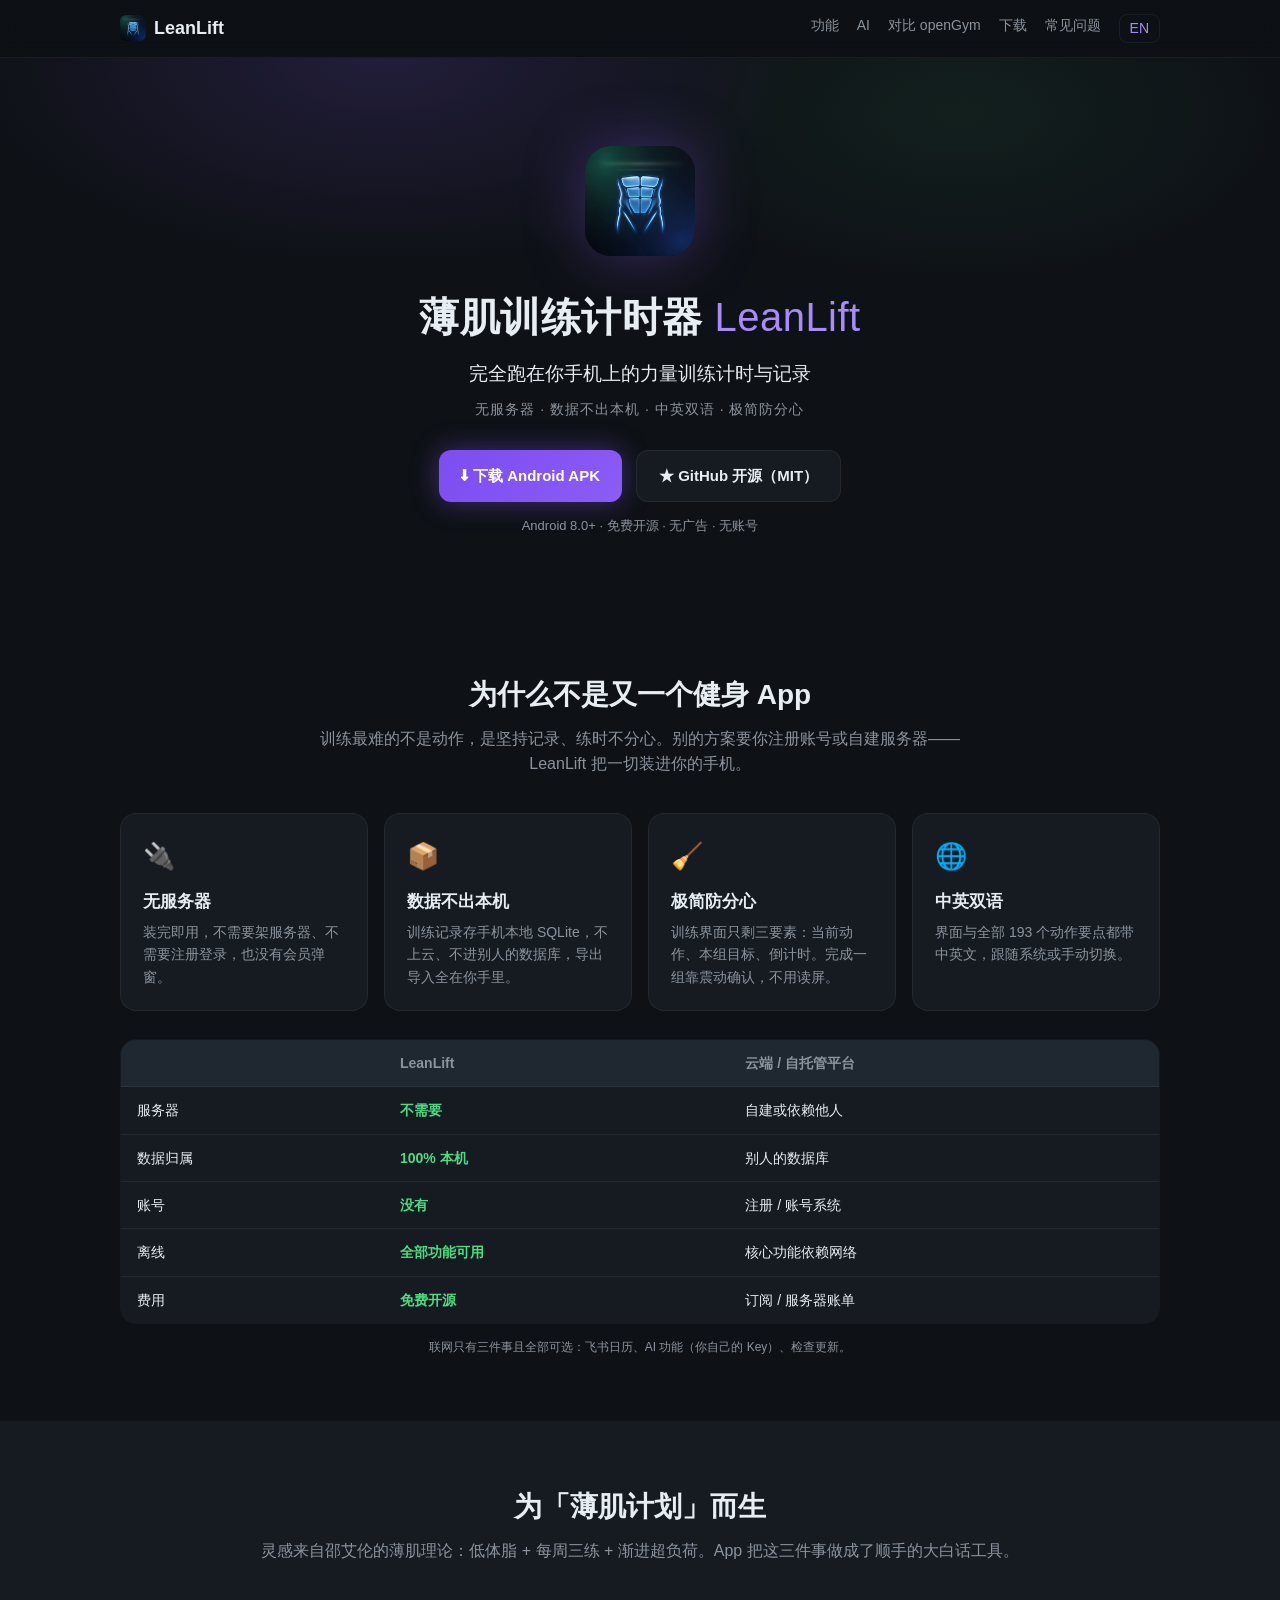
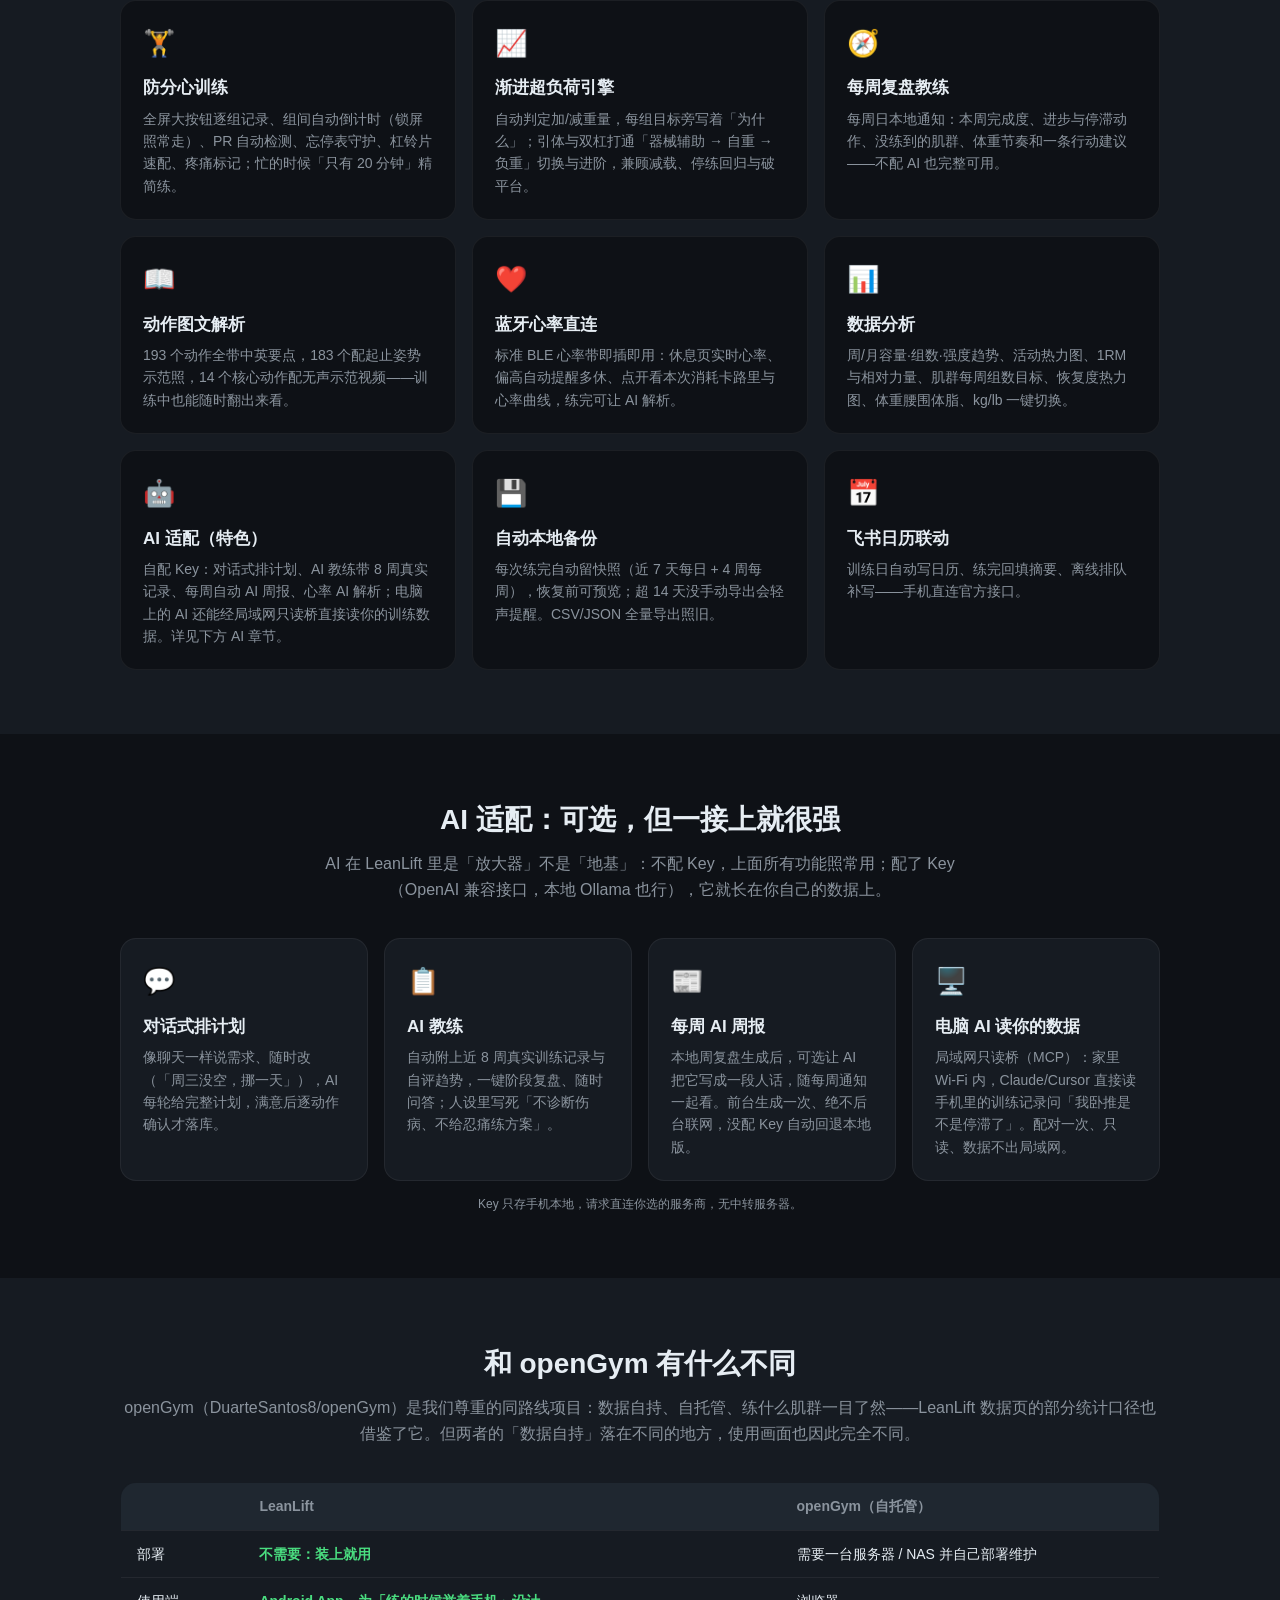
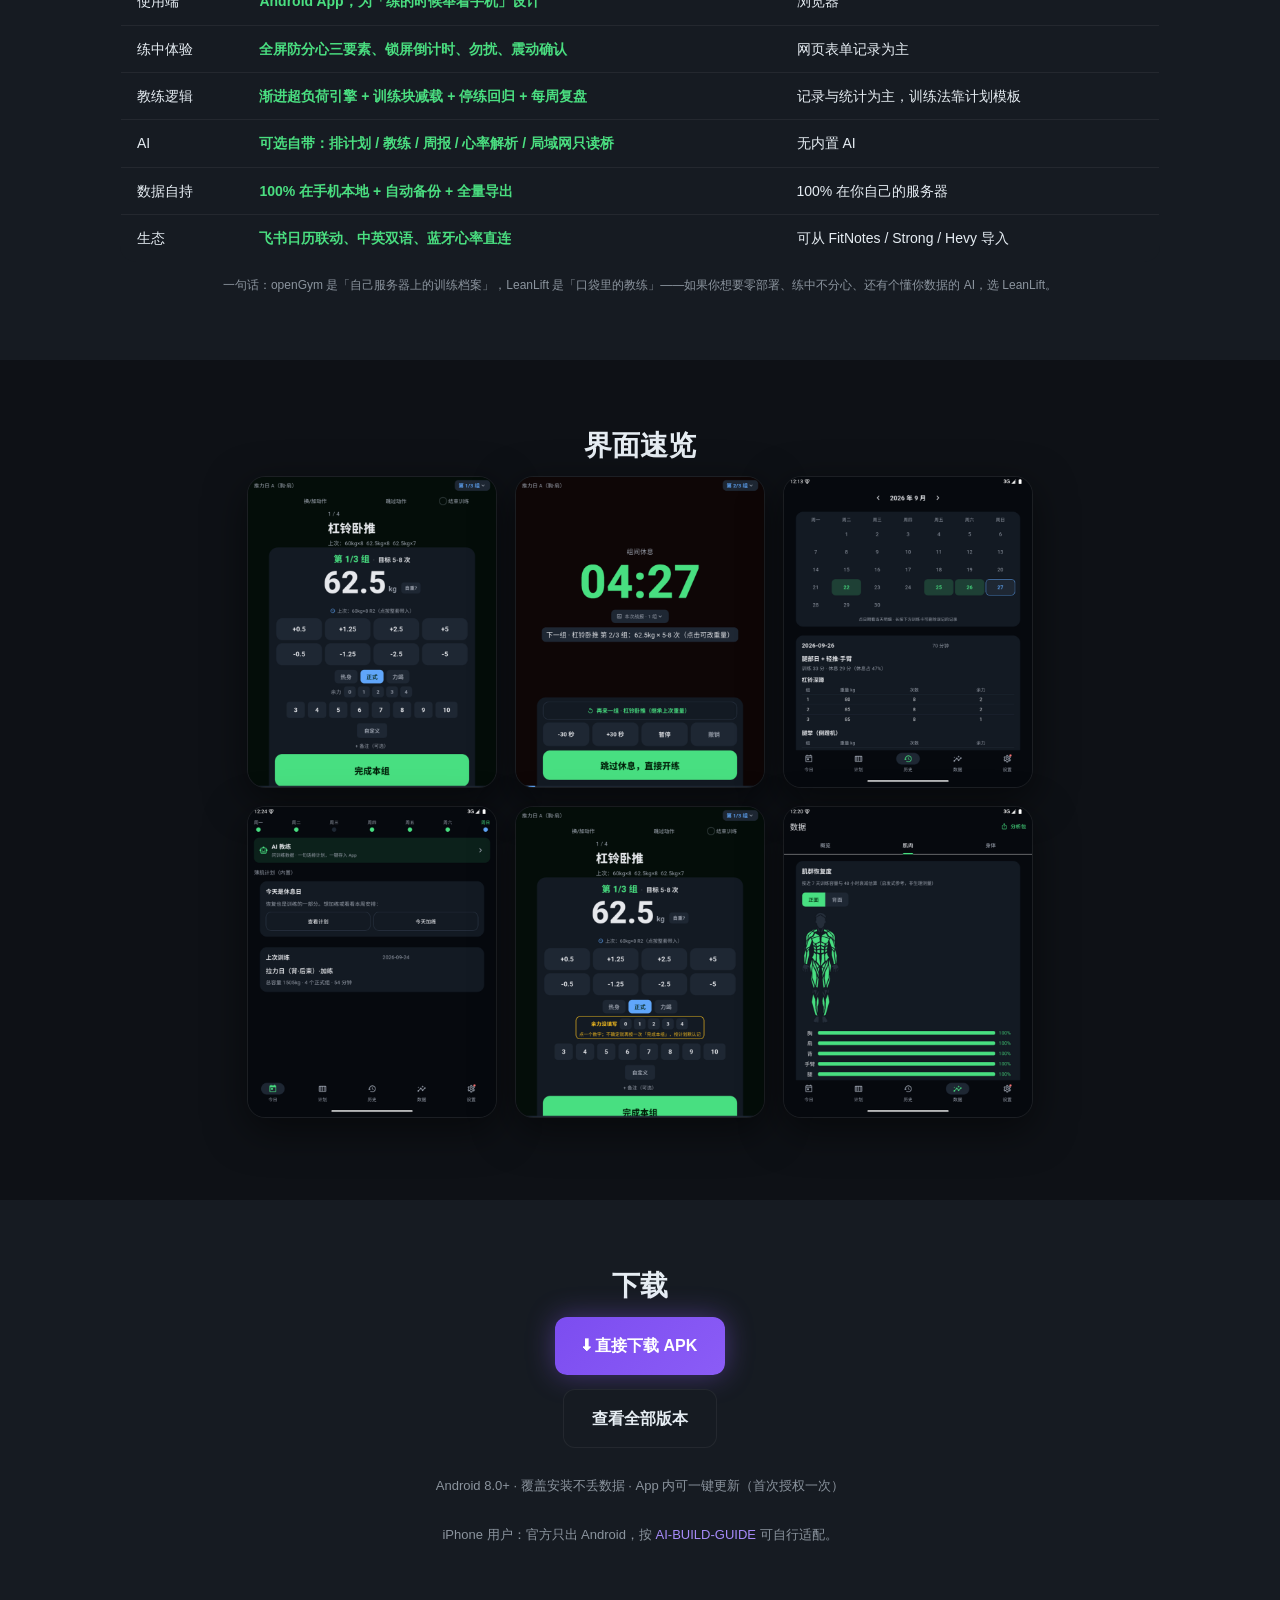
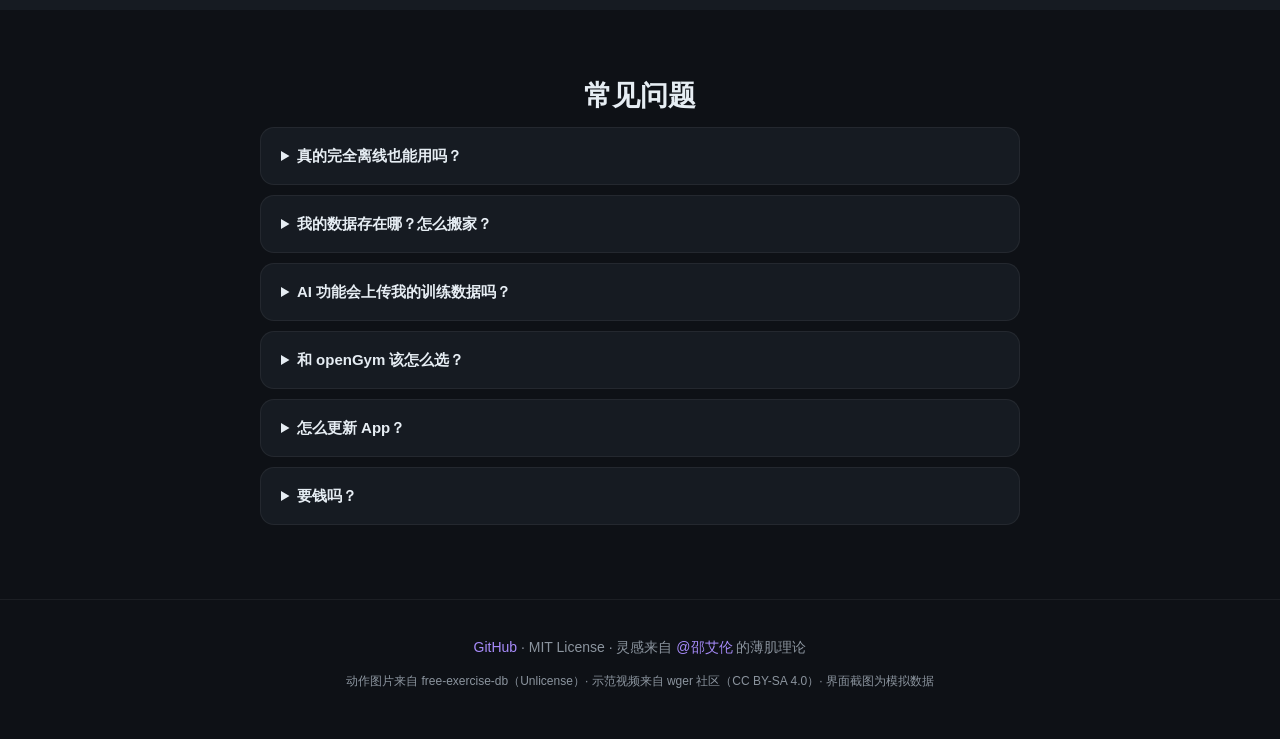
==== commit d6b7c36f: "[ZCode] 同步官网 193 动作与 183 示范照数量，补充辅助与负重进阶说明" ====
--- a/index.html
+++ b/index.html
@@ -47,7 +47,7 @@
     <div class="card"><div class="emoji">🔌</div><h3>无服务器</h3><p>装完即用，不需要架服务器、不需要注册登录，也没有会员弹窗。</p></div>
     <div class="card"><div class="emoji">📦</div><h3>数据不出本机</h3><p>训练记录存手机本地 SQLite，不上云、不进别人的数据库，导出导入全在你手里。</p></div>
     <div class="card"><div class="emoji">🧹</div><h3>极简防分心</h3><p>训练界面只剩三要素：当前动作、本组目标、倒计时。完成一组靠震动确认，不用读屏。</p></div>
-    <div class="card"><div class="emoji">🌐</div><h3>中英双语</h3><p>界面与全部 187 个动作要点都带中英文，跟随系统或手动切换。</p></div>
+    <div class="card"><div class="emoji">🌐</div><h3>中英双语</h3><p>界面与全部 193 个动作要点都带中英文，跟随系统或手动切换。</p></div>
   </div>
   <table class="compare">
     <thead><tr><th></th><th class="hl">LeanLift</th><th>云端 / 自托管平台</th></tr></thead>
@@ -67,9 +67,9 @@
   <p class="section-sub">灵感来自邵艾伦的薄肌理论：低体脂 + 每周三练 + 渐进超负荷。App 把这三件事做成了顺手的大白话工具。</p>
   <div class="grid three">
     <div class="card"><div class="emoji">🏋️</div><h3>防分心训练</h3><p>全屏大按钮逐组记录、组间自动倒计时（锁屏照常走）、PR 自动检测、忘停表守护、杠铃片速配、疼痛标记；忙的时候「只有 20 分钟」精简练。</p></div>
-    <div class="card"><div class="emoji">📈</div><h3>渐进超负荷引擎</h3><p>自动判定加/减重量，每组目标旁写着「为什么」；训练块自动减载、停练两周回归自动降档、平台期给出减载/换变式/加重三条路。</p></div>
+    <div class="card"><div class="emoji">📈</div><h3>渐进超负荷引擎</h3><p>自动判定加/减重量，每组目标旁写着「为什么」；引体与双杠打通「器械辅助 → 自重 → 负重」切换与进阶，兼顾减载、停练回归与破平台。</p></div>
     <div class="card"><div class="emoji">🧭</div><h3>每周复盘教练</h3><p>每周日本地通知：本周完成度、进步与停滞动作、没练到的肌群、体重节奏和一条行动建议——不配 AI 也完整可用。</p></div>
-    <div class="card"><div class="emoji">📖</div><h3>动作图文解析</h3><p>187 个动作全带中英要点，177 个配起止姿势示范照，14 个核心动作配无声示范视频——训练中也能随时翻出来看。</p></div>
+    <div class="card"><div class="emoji">📖</div><h3>动作图文解析</h3><p>193 个动作全带中英要点，183 个配起止姿势示范照，14 个核心动作配无声示范视频——训练中也能随时翻出来看。</p></div>
     <div class="card"><div class="emoji">❤️</div><h3>蓝牙心率直连</h3><p>标准 BLE 心率带即插即用：休息页实时心率、偏高自动提醒多休、点开看本次消耗卡路里与心率曲线，练完可让 AI 解析。</p></div>
     <div class="card"><div class="emoji">📊</div><h3>数据分析</h3><p>周/月容量·组数·强度趋势、活动热力图、1RM 与相对力量、肌群每周组数目标、恢复度热力图、体重腰围体脂、kg/lb 一键切换。</p></div>
     <div class="card"><div class="emoji">🤖</div><h3>AI 适配（特色）</h3><p>自配 Key：对话式排计划、AI 教练带 8 周真实记录、每周自动 AI 周报、心率 AI 解析；电脑上的 AI 还能经局域网只读桥直接读你的训练数据。详见下方 AI 章节。</p></div>
